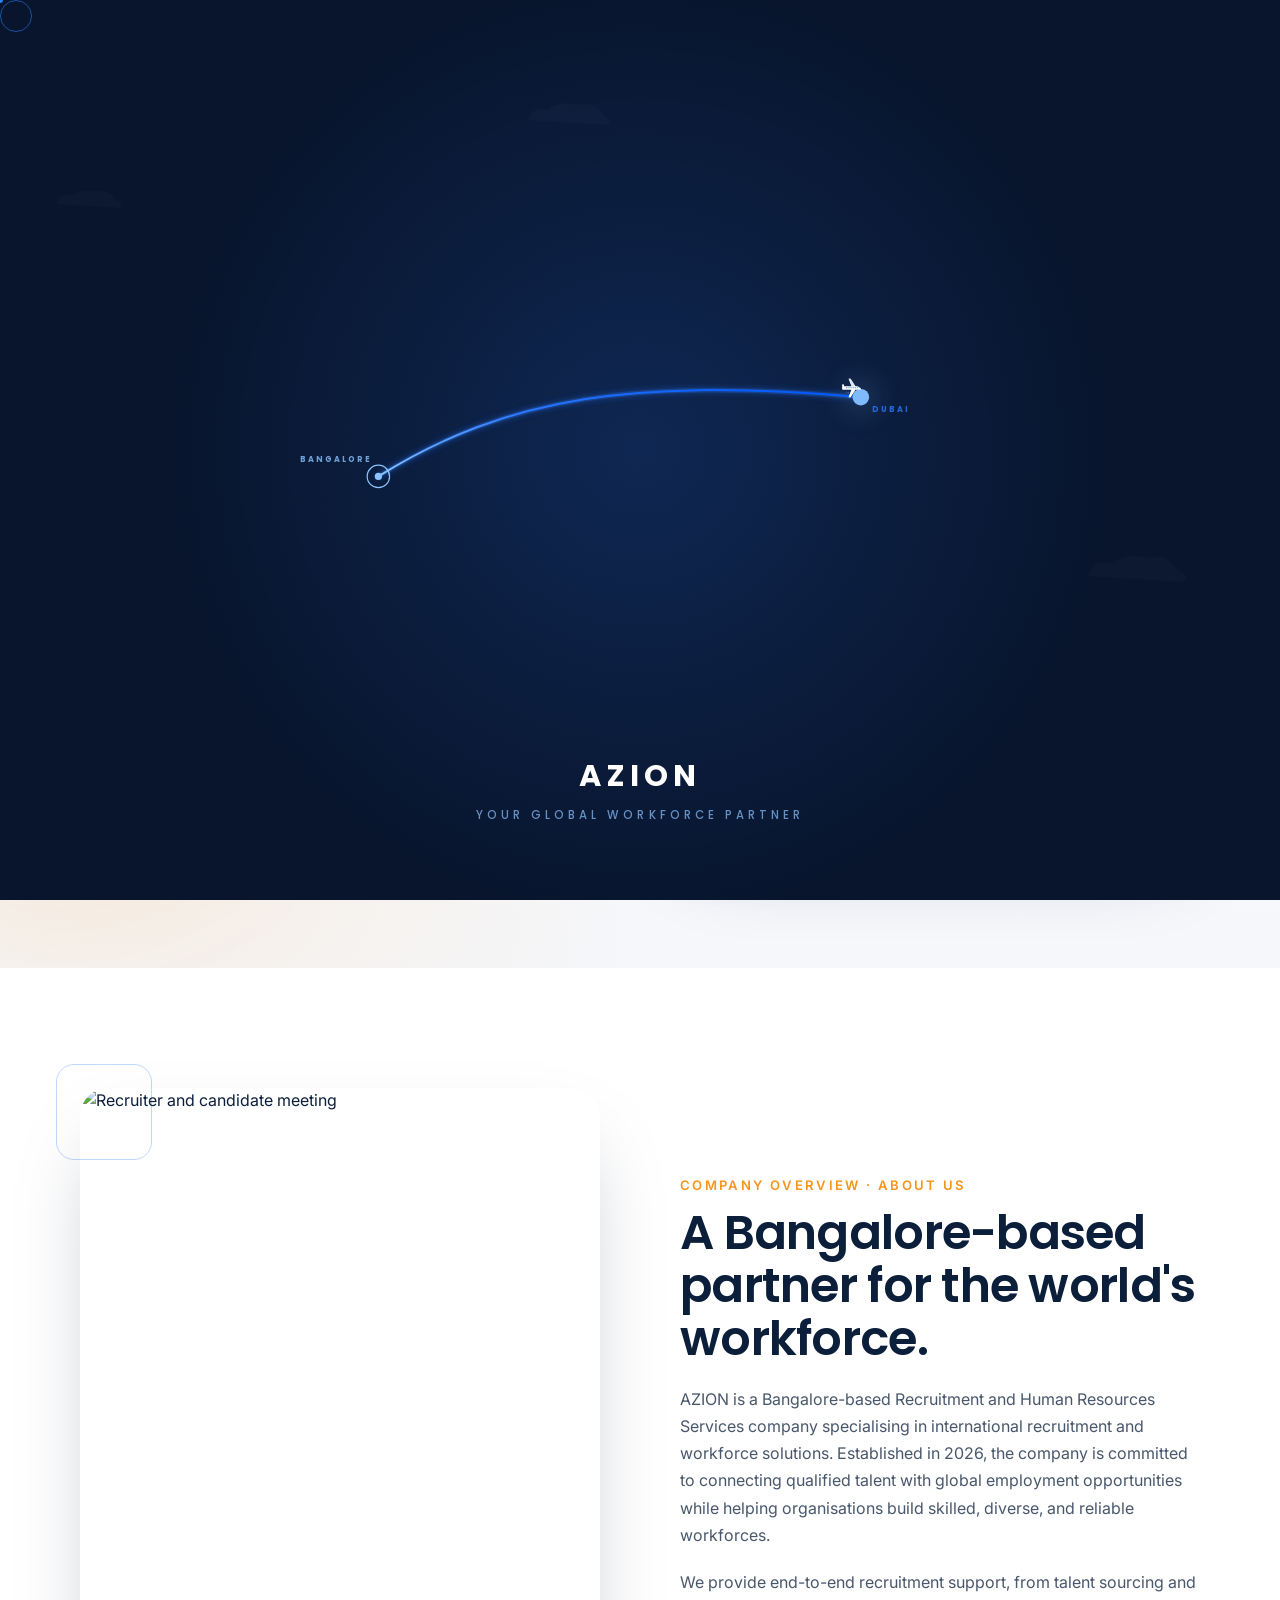
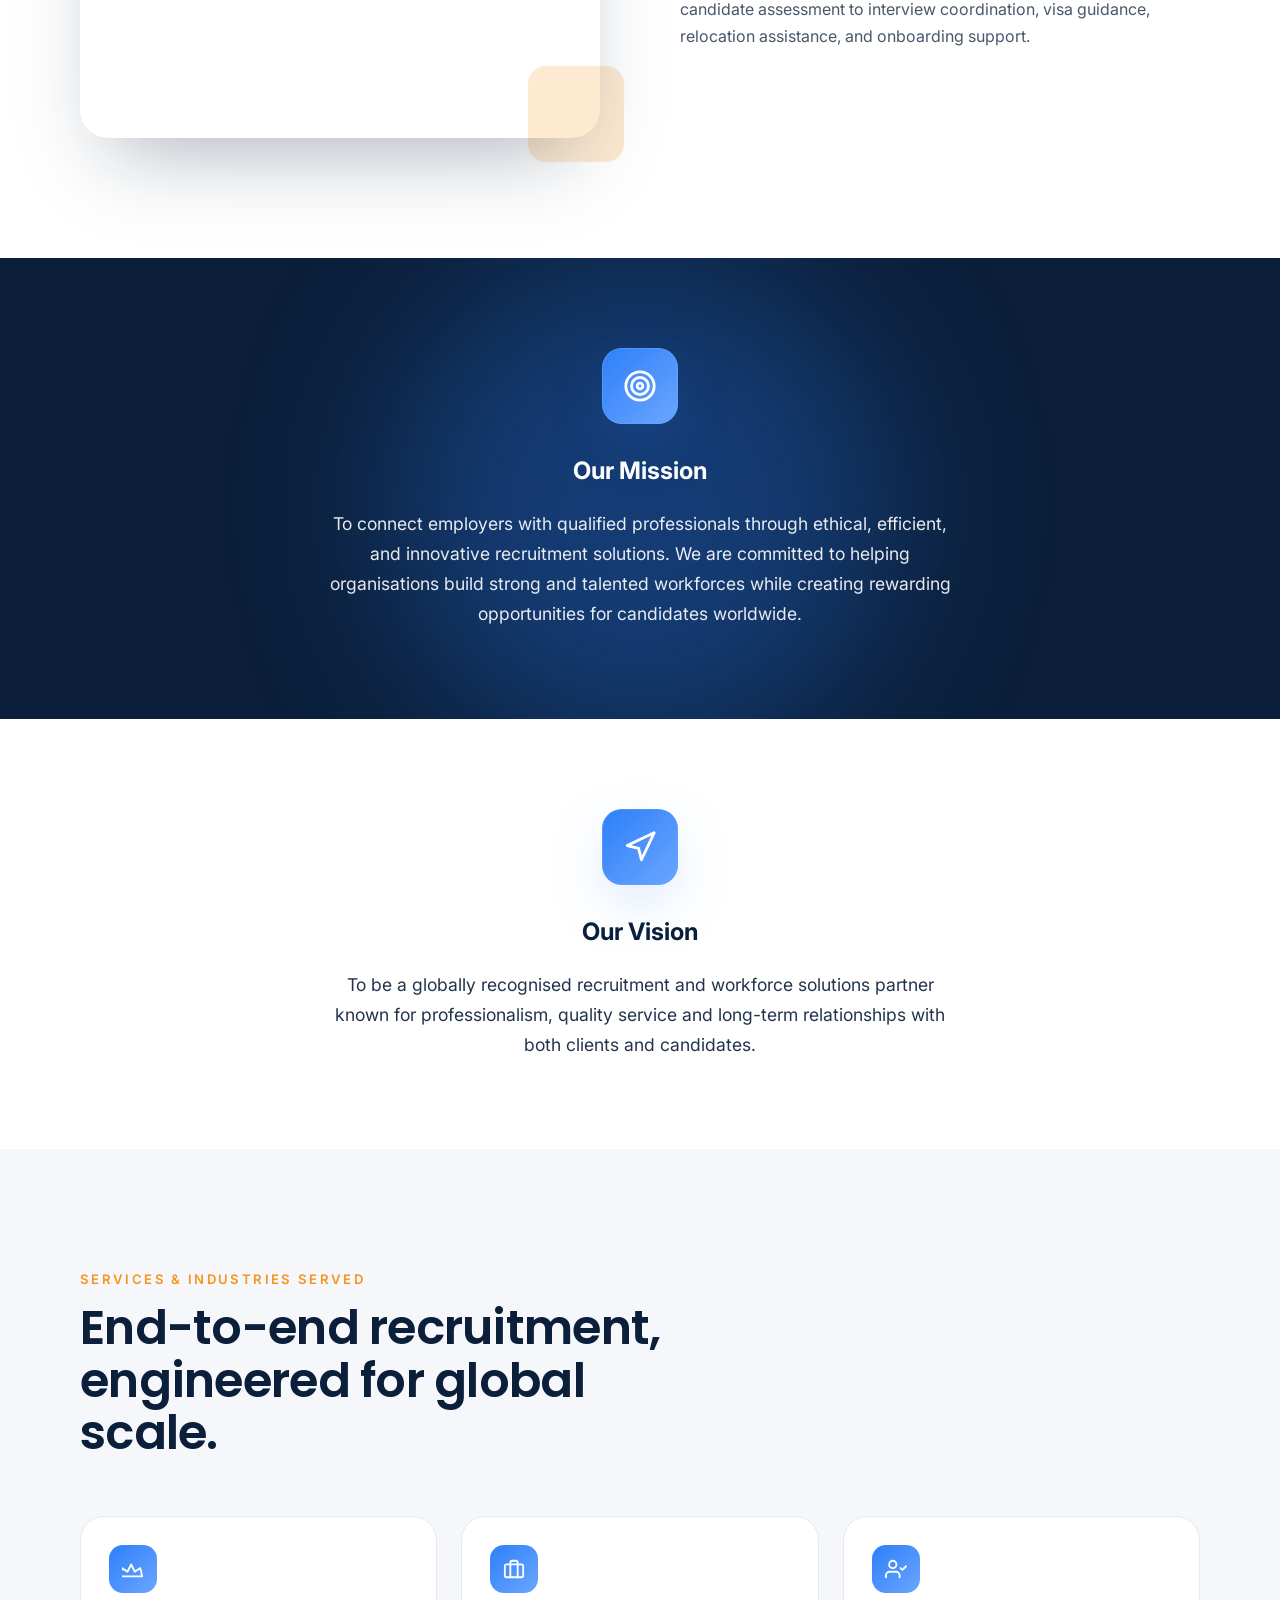
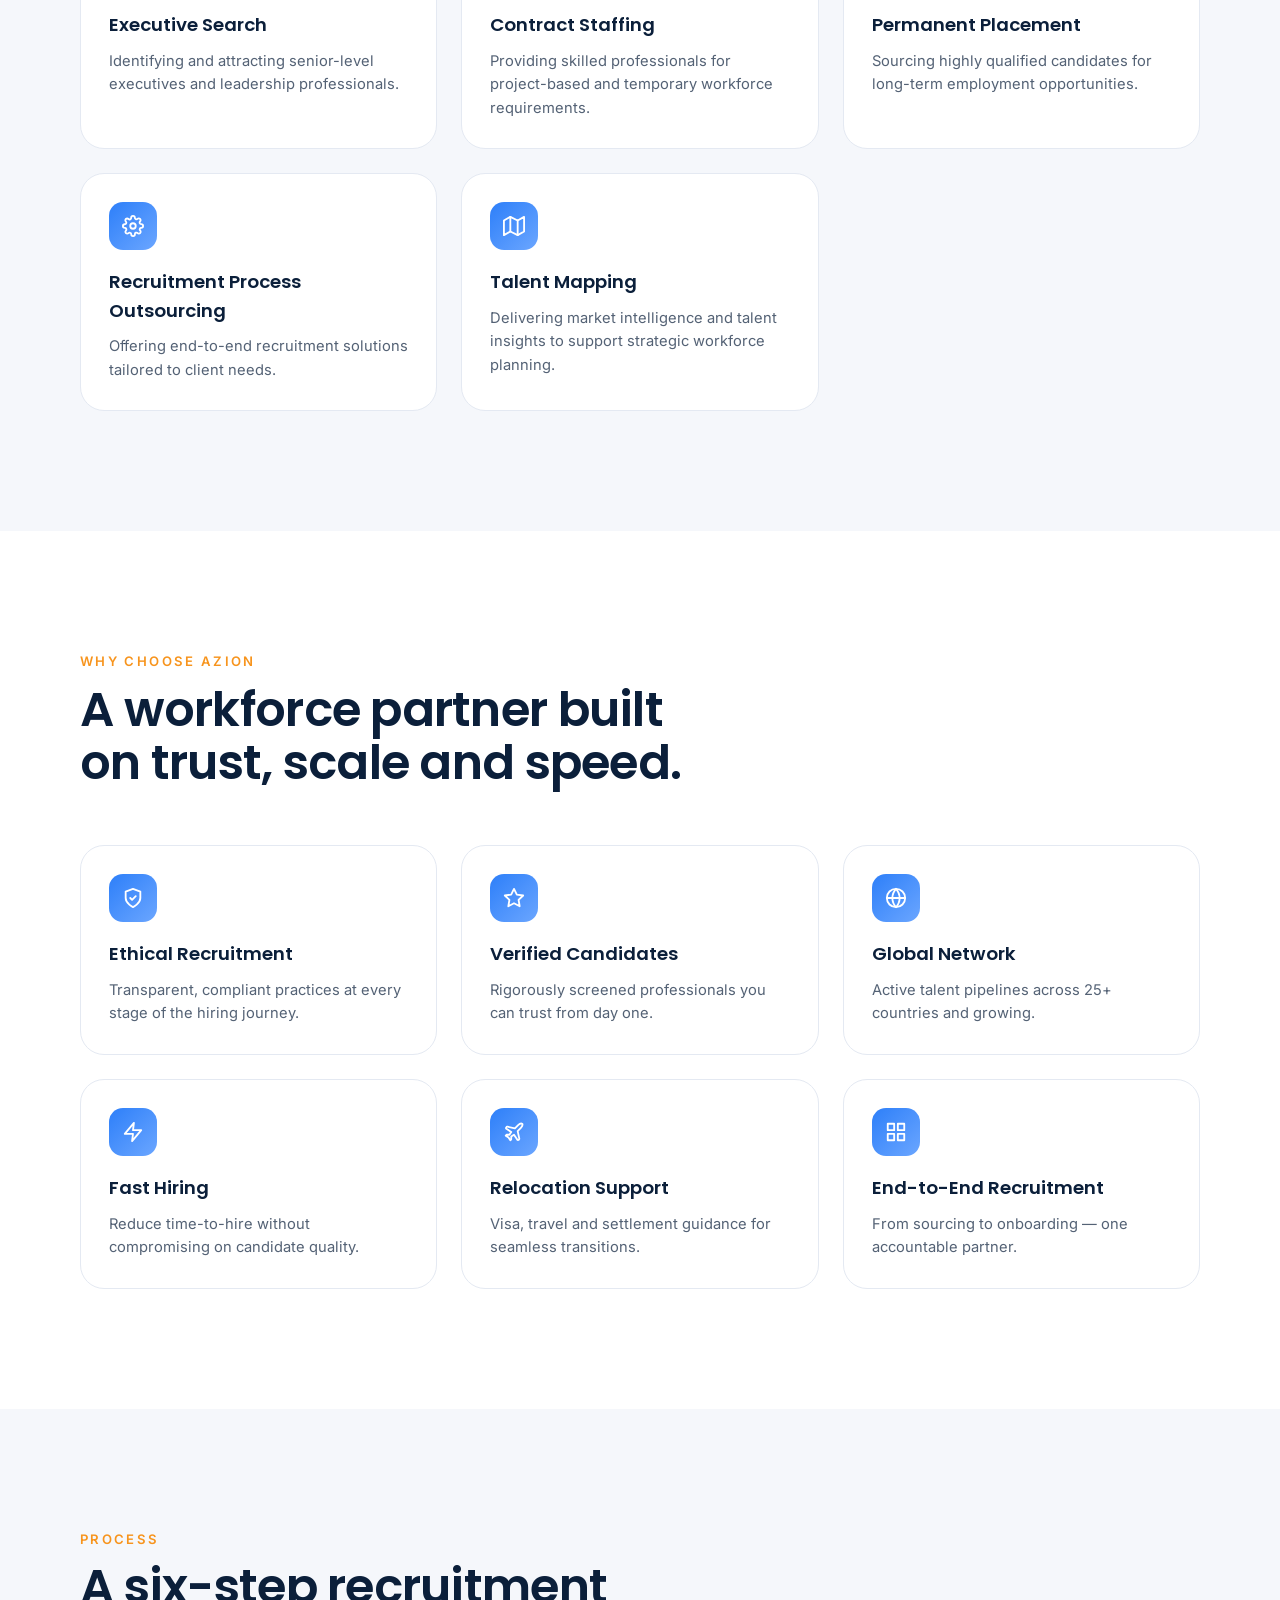
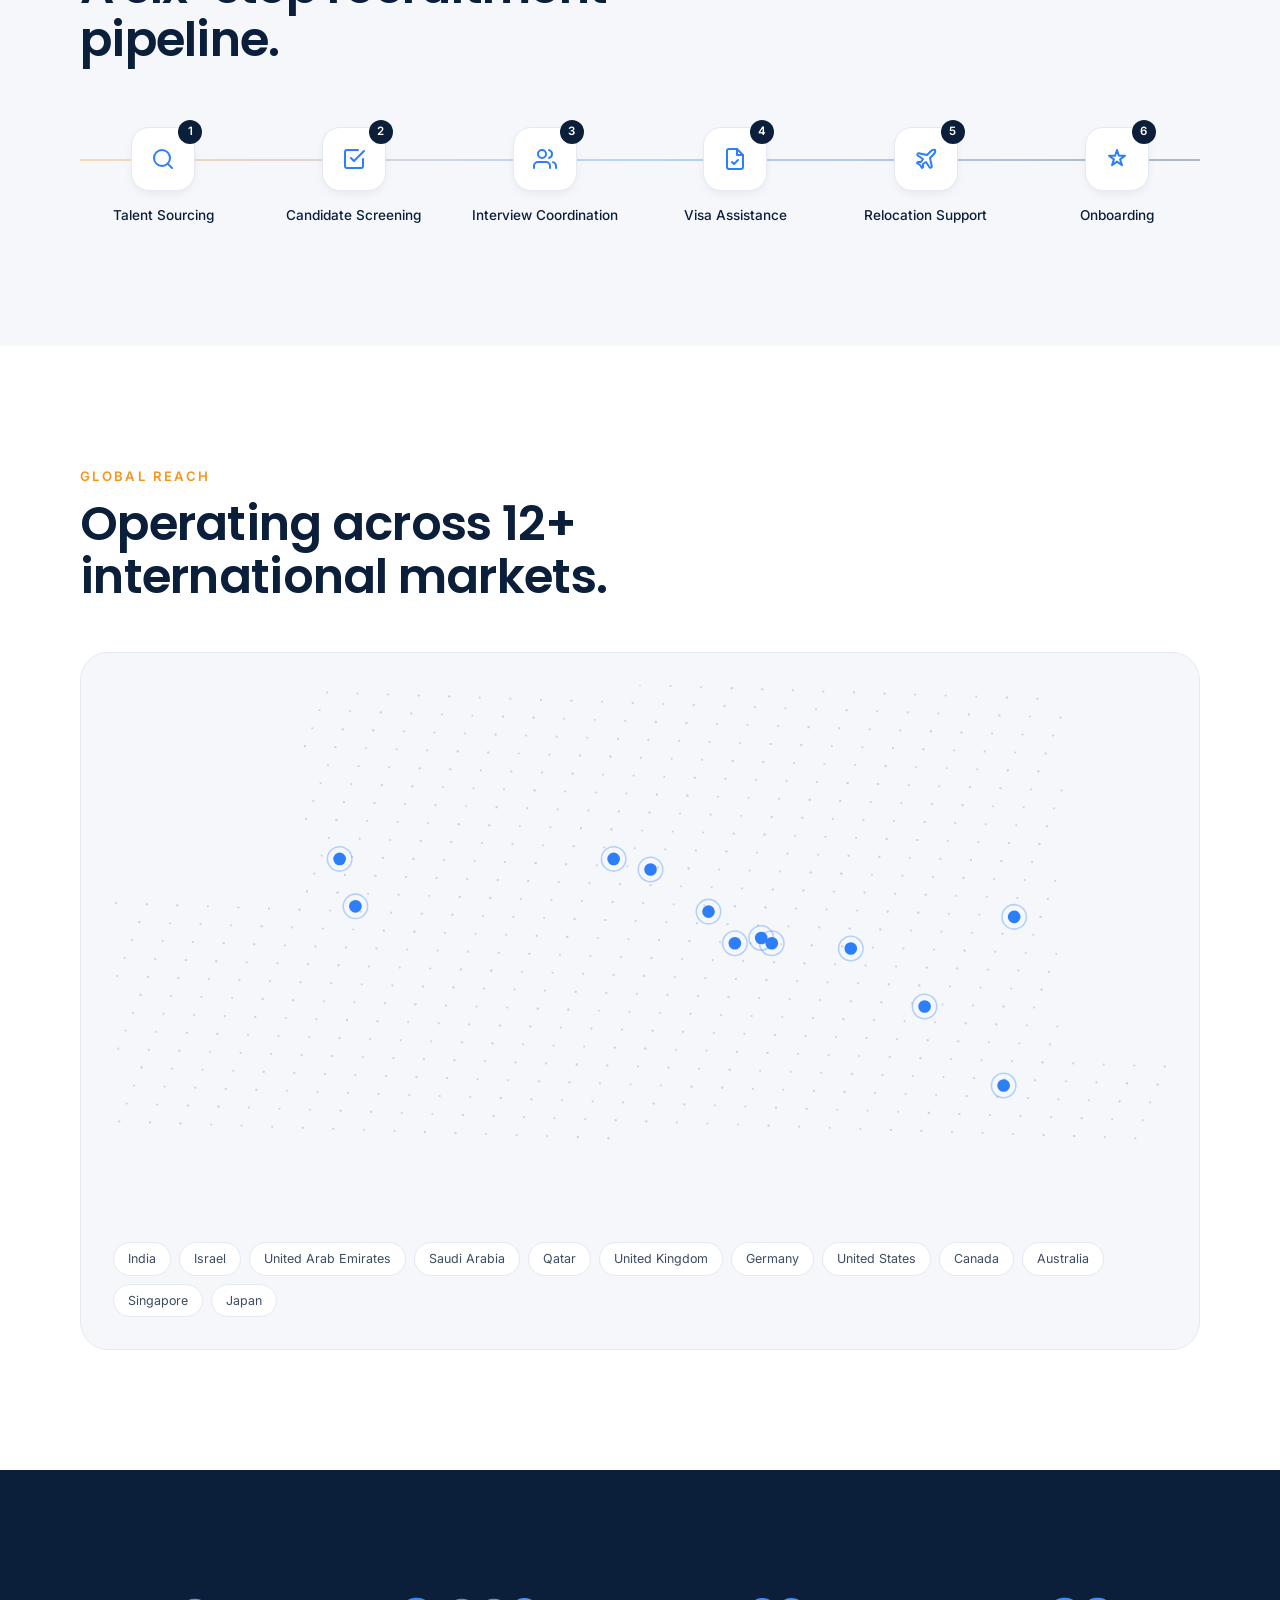
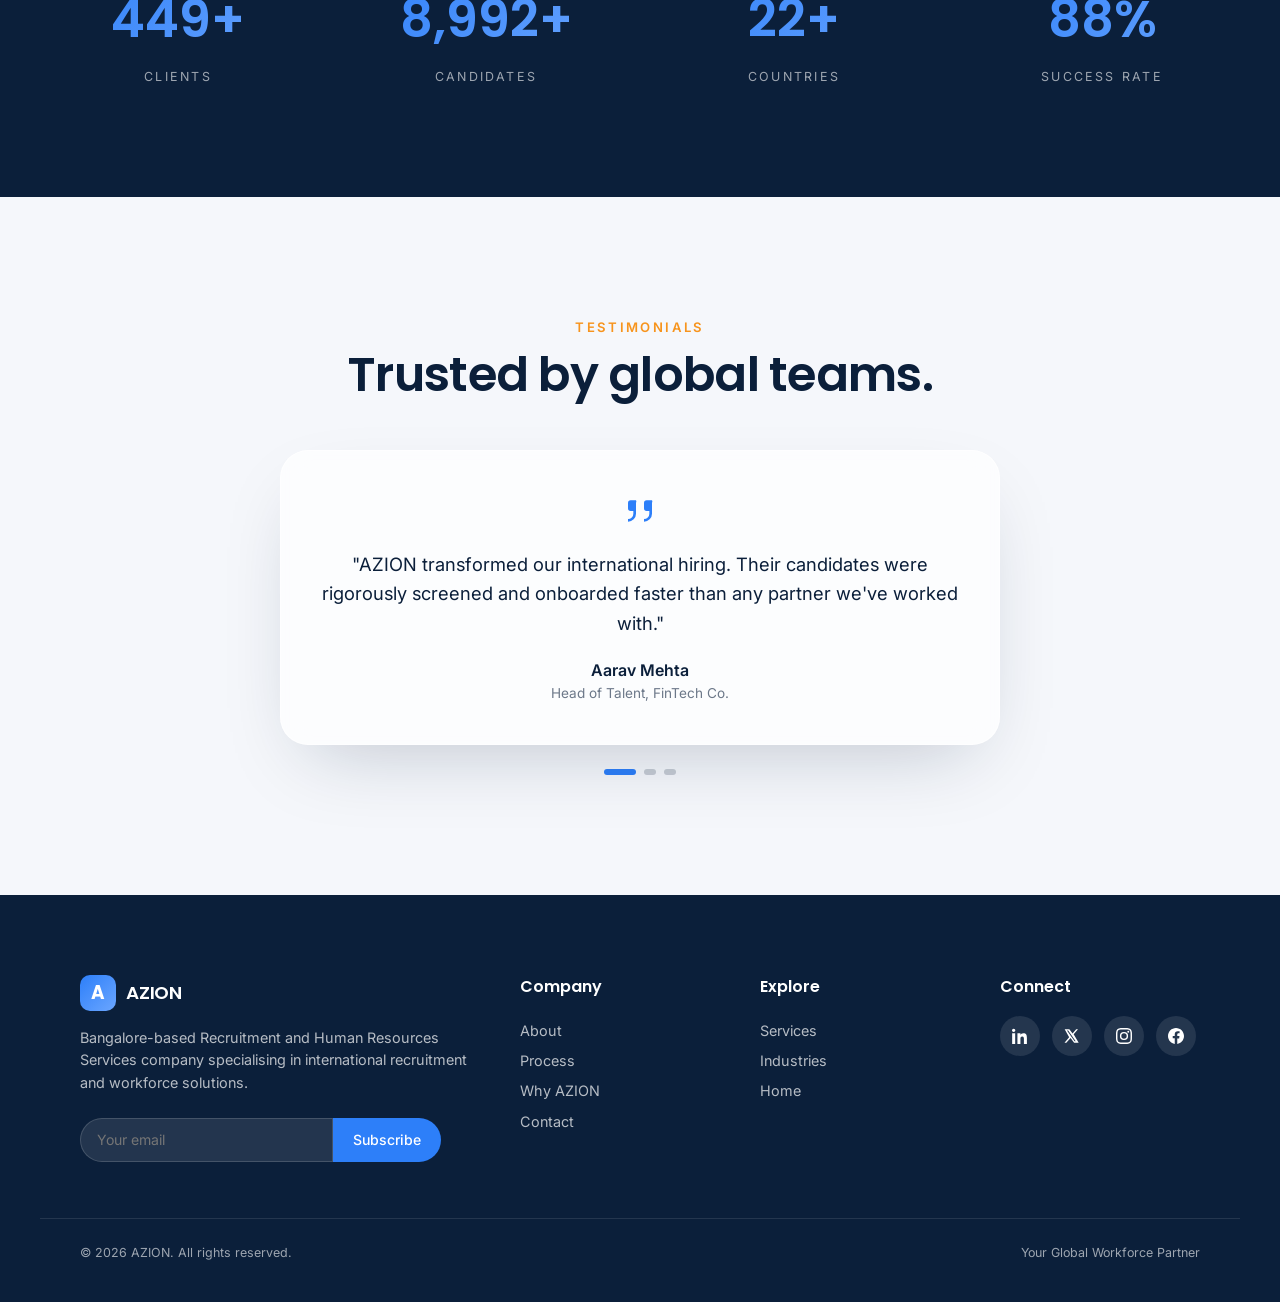
==== azion-html/index.html @ 88e9651d "New webpage" ====
<!doctype html>
<html lang="en">
<head>
<meta charset="utf-8" />
<meta name="viewport" content="width=device-width, initial-scale=1" />
<title>AZION — Overseas Recruitment & Workforce Solutions</title>
<meta name="description" content="Bangalore-based international recruitment partner connecting employers with qualified professionals across Europe, Australia, and the GCC." />
<meta property="og:title" content="AZION — Your Global Workforce Partner" />
<meta property="og:description" content="Ethical, efficient, innovative recruitment for global teams." />
<link rel="preconnect" href="https://fonts.googleapis.com">
<link rel="preconnect" href="https://fonts.gstatic.com" crossorigin>
<link href="https://fonts.googleapis.com/css2?family=Inter:wght@400;500;600&family=Poppins:wght@500;600;700&display=swap" rel="stylesheet">
<link rel="stylesheet" href="css/styles.css" />
</head>
<body>

<!-- ===== Page Loader ===== -->
<div id="page-loader" class="loader-root">
  <div class="loader-bg solid"></div>
  <div class="loader-bg radial"></div>
  <div class="loader-bg loader-clouds">
    <svg class="c1" viewBox="0 0 100 40"><path d="M 10 30 Q 15 15, 30 20 Q 40 10, 60 15 Q 75 10, 85 25 Q 95 30, 90 35 Z" fill="currentColor"/></svg>
    <svg class="c2" viewBox="0 0 100 40"><path d="M 10 30 Q 15 15, 30 20 Q 40 10, 60 15 Q 75 10, 85 25 Q 95 30, 90 35 Z" fill="currentColor"/></svg>
    <svg class="c3" viewBox="0 0 100 40"><path d="M 10 30 Q 15 15, 30 20 Q 40 10, 60 15 Q 75 10, 85 25 Q 95 30, 90 35 Z" fill="currentColor"/></svg>
  </div>
  <div class="loader-content">
    <div class="loader-map">
      <div class="loader-map-bg">
        <svg viewBox="0 0 1000 400" fill="none">
          <defs>
            <pattern id="dot-grid-loader" x="0" y="0" width="22" height="22" patternUnits="userSpaceOnUse">
              <circle cx="2" cy="2" r="1.1" fill="currentColor" opacity="0.3"/>
            </pattern>
          </defs>
          <rect width="1000" height="400" fill="url(#dot-grid-loader)"/>
        </svg>
      </div>
      <svg class="loader-svg" viewBox="0 0 1000 400">
        <defs>
          <linearGradient id="flight-grad" x1="0%" y1="100%" x2="100%" y2="0%">
            <stop offset="0%" stop-color="#8EC5FF"/>
            <stop offset="50%" stop-color="#2E7BFF"/>
            <stop offset="100%" stop-color="#0057FF"/>
          </linearGradient>
          <filter id="path-glow" x="-20%" y="-20%" width="140%" height="140%">
            <feGaussianBlur stdDeviation="4" result="blur"/>
            <feMerge><feMergeNode in="blur"/><feMergeNode in="SourceGraphic"/></feMerge>
          </filter>
          <filter id="plane-glow" x="-80%" y="-80%" width="260%" height="260%">
            <feGaussianBlur stdDeviation="10" result="blur"/>
            <feMerge><feMergeNode in="blur"/><feMergeNode in="SourceGraphic"/></feMerge>
          </filter>
        </defs>

        <path class="flight-glow" d="M173 233 C 335 132, 496 110, 776 134" fill="none" stroke="#2E7BFF" stroke-width="6" stroke-linecap="round" opacity="0.35" filter="url(#path-glow)"/>
        <path class="flight-path" d="M173 233 C 335 132, 496 110, 776 134" fill="none" stroke="url(#flight-grad)" stroke-width="2.5" stroke-linecap="round"/>

        <circle id="loader-particle-0" r="3" fill="#8EC5FF" cx="0" cy="0" style="opacity:0;filter:drop-shadow(0 0 3px #2E7BFF)"/>
        <circle id="loader-particle-1" r="3" fill="#8EC5FF" cx="0" cy="0" style="opacity:0;filter:drop-shadow(0 0 3px #2E7BFF)"/>
        <circle id="loader-particle-2" r="3" fill="#8EC5FF" cx="0" cy="0" style="opacity:0;filter:drop-shadow(0 0 3px #2E7BFF)"/>
        <circle id="loader-particle-3" r="3" fill="#8EC5FF" cx="0" cy="0" style="opacity:0;filter:drop-shadow(0 0 3px #2E7BFF)"/>
        <circle id="loader-particle-4" r="3" fill="#8EC5FF" cx="0" cy="0" style="opacity:0;filter:drop-shadow(0 0 3px #2E7BFF)"/>
        <circle id="loader-particle-5" r="3" fill="#8EC5FF" cx="0" cy="0" style="opacity:0;filter:drop-shadow(0 0 3px #2E7BFF)"/>
        <circle id="loader-particle-6" r="3" fill="#8EC5FF" cx="0" cy="0" style="opacity:0;filter:drop-shadow(0 0 3px #2E7BFF)"/>
        <circle id="loader-particle-7" r="3" fill="#8EC5FF" cx="0" cy="0" style="opacity:0;filter:drop-shadow(0 0 3px #2E7BFF)"/>
        <circle id="loader-particle-8" r="3" fill="#8EC5FF" cx="0" cy="0" style="opacity:0;filter:drop-shadow(0 0 3px #2E7BFF)"/>
        <circle id="loader-particle-9" r="3" fill="#8EC5FF" cx="0" cy="0" style="opacity:0;filter:drop-shadow(0 0 3px #2E7BFF)"/>
        <circle id="loader-particle-10" r="3" fill="#8EC5FF" cx="0" cy="0" style="opacity:0;filter:drop-shadow(0 0 3px #2E7BFF)"/>
        <circle id="loader-particle-11" r="3" fill="#8EC5FF" cx="0" cy="0" style="opacity:0;filter:drop-shadow(0 0 3px #2E7BFF)"/>
        <circle id="loader-particle-12" r="3" fill="#8EC5FF" cx="0" cy="0" style="opacity:0;filter:drop-shadow(0 0 3px #2E7BFF)"/>
        <circle id="loader-particle-13" r="3" fill="#8EC5FF" cx="0" cy="0" style="opacity:0;filter:drop-shadow(0 0 3px #2E7BFF)"/>
        <circle id="loader-particle-14" r="3" fill="#8EC5FF" cx="0" cy="0" style="opacity:0;filter:drop-shadow(0 0 3px #2E7BFF)"/>

        <g transform="translate(173, 233)" class="marker-blr">
          <circle r="4.5" fill="#8EC5FF"/>
          <circle r="14" fill="none" stroke="#8EC5FF" stroke-width="1.5"/>
          <text x="-8" y="-18" fill="#8EC5FF" text-anchor="end">Bangalore</text>
        </g>
        <g transform="translate(776, 134)" class="marker-dxb">
          <circle r="4.5" fill="#2E7BFF" class="marker-dxb-dot"/>
          <circle r="14" fill="none" stroke="#2E7BFF" stroke-width="1.5" class="marker-dxb-ring"/>
          <text x="14" y="18" fill="#2E7BFF">Dubai</text>
        </g>

        <g class="plane-group" opacity="0" style="filter:url(#plane-glow)">
          <g transform="translate(-256,-256)">
            <polygon fill="#E2E8F0" points="267.342,237.829 173.993,0 226.41,0 377.713,237.829"/>
            <path fill="#FFFFFF" d="M497.958,259.18l-14.559-7.004l-6.745-14.284c-19.342-13.812-48.901-24.332-93.788-24.332c-142.684,0-328.62,0-328.62,0l-20.761-53.215H0v138.37h257.708L173.993,512h52.417c21.565-37.033,130.957-205.984,135.685-213.286H512C512,291.494,509.359,275.432,497.958,259.18z"/>
            <g>
              <path fill="#3B82F6" d="M477.952,262.091h12.133c3.005,0,5.75-1.098,7.868-2.907c-5.136-7.322-12.051-14.679-21.303-21.286c-6.088,0.65-10.831,5.801-10.831,12.061C465.819,256.658,471.251,262.091,477.952,262.091z"/>
              <path fill="#2E7BFF" d="M429.421,262.091h-12.133c-6.701,0-12.133-5.433-12.133-12.133s5.432-12.133,12.133-12.133h12.133c6.701,0,12.133,5.433,12.133,12.133S436.121,262.091,429.421,262.091z"/>
              <path fill="#2E7BFF" d="M368.758,262.091h-12.133c-6.701,0-12.133-5.433-12.133-12.133s5.432-12.133,12.133-12.133h12.133c6.701,0,12.133,5.433,12.133,12.133S375.457,262.091,368.758,262.091z"/>
              <path fill="#2E7BFF" d="M308.094,262.091h-12.133c-6.701,0-12.133-5.433-12.133-12.133s5.432-12.133,12.133-12.133h12.133c6.701,0,12.133,5.433,12.133,12.133S314.794,262.091,308.094,262.091z"/>
              <path fill="#2E7BFF" d="M247.431,262.091h-12.133c-6.701,0-12.133-5.433-12.133-12.133s5.432-12.133,12.133-12.133h12.133c6.701,0,12.133,5.433,12.133,12.133S254.13,262.091,247.431,262.091z"/>
              <path fill="#2E7BFF" d="M186.767,262.091h-12.133c-6.701,0-12.133-5.433-12.133-12.133s5.432-12.133,12.133-12.133h12.133c6.701,0,12.133,5.433,12.133,12.133S193.467,262.091,186.767,262.091z"/>
              <path fill="#2E7BFF" d="M126.104,262.091h-12.133c-6.701,0-12.133-5.433-12.133-12.133s5.432-12.133,12.133-12.133h12.133c6.701,0,12.133,5.433,12.133,12.133S132.803,262.091,126.104,262.091z"/>
            </g>
          </g>
        </g>
      </svg>
    </div>

    <div class="loader-caption">
      <div class="stack">
        <p class="loader-text-1">Connecting Global Talent</p>
        <p class="loader-text-2">From Bangalore to Dubai</p>
        <h1 class="loader-text-3">AZION<span>Your Global Workforce Partner</span></h1>
      </div>
    </div>
  </div>
</div>

<div id="nav-mount"></div>

<!-- ===== Hero ===== -->
<section class="hero">
  <div class="blob" style="top:-100px;right:-80px;height:420px;width:420px;background:rgba(45,127,249,0.2);"></div>
  <div class="blob" style="top:50%;left:-120px;height:360px;width:360px;background:rgba(247,148,29,0.15);animation-delay:-8s;"></div>
  <div class="container hero-grid">
    <div>
      <span class="eyebrow-chip"><span class="dot"></span> Your Global Workforce Partner</span>
      <h1>Global Workforce <br/>Solutions for <span class="text-gradient">International Success</span></h1>
      <p class="hero-lead">Connecting employers with qualified professionals through ethical, efficient and innovative recruitment services.</p>
      <div class="hero-cta">
        <a href="services.html" class="btn btn-primary">Explore Services
          <svg viewBox="0 0 24 24" fill="none" stroke="currentColor" stroke-width="2" stroke-linecap="round" stroke-linejoin="round"><line x1="5" y1="12" x2="19" y2="12"/><polyline points="12 5 19 12 12 19"/></svg>
        </a>
        <a href="contact.html" class="btn btn-ghost">
          <svg viewBox="0 0 24 24" fill="none" stroke="currentColor" stroke-width="2" stroke-linecap="round" stroke-linejoin="round"><path d="M21 11.5a8.38 8.38 0 0 1-.9 3.8 8.5 8.5 0 0 1-7.6 4.7 8.38 8.38 0 0 1-3.8-.9L3 21l1.9-5.7a8.38 8.38 0 0 1-.9-3.8 8.5 8.5 0 0 1 4.7-7.6 8.38 8.38 0 0 1 3.8-.9h.5a8.48 8.48 0 0 1 8 8v.5z"/></svg>
          Contact Us
        </a>
      </div>
      <div class="hero-stats">
        <div><div class="n">25+</div><div class="l">Countries</div></div>
        <div><div class="n">10K+</div><div class="l">Candidates</div></div>
        <div><div class="n">98%</div><div class="l">Success</div></div>
      </div>
    </div>
    <div class="hero-visual reveal">
      <div class="hero-img-wrap">
        <img src="https://images.unsplash.com/photo-1600880292203-757bb62b4baf?auto=format&fit=crop&w=1200&q=80" alt="International business team in modern boardroom" />
      </div>
      <div class="floating-card">
        <div class="ping"><span></span></div>
        <div>
          <div class="l">Live placements</div>
          <div class="v">137 this week</div>
        </div>
      </div>
    </div>
  </div>
</section>

<!-- ===== About ===== -->
<section class="section">
  <div class="container two-col">
    <div class="about-visual reveal">
      <div class="frame1"></div>
      <div class="frame2"></div>
      <div class="about-img">
        <img src="https://images.unsplash.com/photo-1521737604893-d14cc237f11d?auto=format&fit=crop&w=1200&q=80" alt="Recruiter and candidate meeting" loading="lazy" />
      </div>
    </div>
    <div class="reveal">
      <p class="section-eyebrow">Company Overview · About Us</p>
      <h2>A Bangalore-based partner for the world's workforce.</h2>
      <div class="body-lead">
        <p>AZION is a Bangalore-based Recruitment and Human Resources Services company specialising in international recruitment and workforce solutions. Established in 2026, the company is committed to connecting qualified talent with global employment opportunities while helping organisations build skilled, diverse, and reliable workforces.</p>
        <p>We provide end-to-end recruitment support, from talent sourcing and candidate assessment to interview coordination, visa guidance, relocation assistance, and onboarding support.</p>
      </div>
    </div>
  </div>
</section>

<!-- ===== Mission ===== -->
<section class="mv">
  <div class="blob" style="top:0;left:50%;transform:translateX(-50%);height:500px;width:500px;background:rgba(45,127,249,0.3);"></div>
  <div class="container mv-inner reveal" style="position:relative;">
    <div class="mv-icon">
      <svg viewBox="0 0 24 24" fill="none" stroke="currentColor" stroke-width="2" stroke-linecap="round" stroke-linejoin="round"><circle cx="12" cy="12" r="10"/><circle cx="12" cy="12" r="6"/><circle cx="12" cy="12" r="2"/></svg>
    </div>
    <h2>Our Mission</h2>
    <p class="lead">To connect employers with qualified professionals through ethical, efficient, and innovative recruitment solutions. We are committed to helping organisations build strong and talented workforces while creating rewarding opportunities for candidates worldwide.</p>
  </div>
</section>

<!-- ===== Vision ===== -->
<section class="mv light">
  <div class="container mv-inner reveal">
    <div class="mv-icon">
      <svg viewBox="0 0 24 24" fill="none" stroke="currentColor" stroke-width="2" stroke-linecap="round" stroke-linejoin="round"><polygon points="3 11 22 2 13 21 11 13 3 11"/></svg>
    </div>
    <h2>Our Vision</h2>
    <p class="lead">To be a globally recognised recruitment and workforce solutions partner known for professionalism, quality service and long-term relationships with both clients and candidates.</p>
  </div>
</section>

<!-- ===== Services ===== -->
<section class="section section-alt">
  <div class="container">
    <div class="section-head reveal">
      <p class="section-eyebrow">Services & Industries Served</p>
      <h2>End-to-end recruitment, engineered for global scale.</h2>
    </div>
    <div class="grid-3">
      <div class="card reveal"><div class="icon"><svg viewBox="0 0 24 24" fill="none" stroke="currentColor" stroke-width="2" stroke-linecap="round" stroke-linejoin="round"><path d="M2 20h20l-2-9-6 4-4-8-4 8-6-4-2 9z"/></svg></div><h3>Executive Search</h3><p>Identifying and attracting senior-level executives and leadership professionals.</p></div>
      <div class="card reveal"><div class="icon"><svg viewBox="0 0 24 24" fill="none" stroke="currentColor" stroke-width="2" stroke-linecap="round" stroke-linejoin="round"><rect x="2" y="7" width="20" height="14" rx="2"/><path d="M16 21V5a2 2 0 0 0-2-2h-4a2 2 0 0 0-2 2v16"/></svg></div><h3>Contract Staffing</h3><p>Providing skilled professionals for project-based and temporary workforce requirements.</p></div>
      <div class="card reveal"><div class="icon"><svg viewBox="0 0 24 24" fill="none" stroke="currentColor" stroke-width="2" stroke-linecap="round" stroke-linejoin="round"><path d="M16 21v-2a4 4 0 0 0-4-4H5a4 4 0 0 0-4 4v2"/><circle cx="8.5" cy="7" r="4"/><polyline points="17 11 19 13 23 9"/></svg></div><h3>Permanent Placement</h3><p>Sourcing highly qualified candidates for long-term employment opportunities.</p></div>
      <div class="card reveal"><div class="icon"><svg viewBox="0 0 24 24" fill="none" stroke="currentColor" stroke-width="2" stroke-linecap="round" stroke-linejoin="round"><circle cx="12" cy="12" r="3"/><path d="M19.4 15a1.65 1.65 0 0 0 .33 1.82l.06.06a2 2 0 1 1-2.83 2.83l-.06-.06a1.65 1.65 0 0 0-1.82-.33 1.65 1.65 0 0 0-1 1.51V21a2 2 0 0 1-4 0v-.09A1.65 1.65 0 0 0 9 19.4a1.65 1.65 0 0 0-1.82.33l-.06.06a2 2 0 1 1-2.83-2.83l.06-.06a1.65 1.65 0 0 0 .33-1.82 1.65 1.65 0 0 0-1.51-1H3a2 2 0 0 1 0-4h.09a1.65 1.65 0 0 0 1.51-1 1.65 1.65 0 0 0-.33-1.82l-.06-.06a2 2 0 1 1 2.83-2.83l.06.06a1.65 1.65 0 0 0 1.82.33H9a1.65 1.65 0 0 0 1-1.51V3a2 2 0 0 1 4 0v.09a1.65 1.65 0 0 0 1 1.51 1.65 1.65 0 0 0 1.82-.33l.06-.06a2 2 0 1 1 2.83 2.83l-.06.06a1.65 1.65 0 0 0-.33 1.82V9a1.65 1.65 0 0 0 1.51 1H21a2 2 0 0 1 0 4h-.09a1.65 1.65 0 0 0-1.51 1z"/></svg></div><h3>Recruitment Process Outsourcing</h3><p>Offering end-to-end recruitment solutions tailored to client needs.</p></div>
      <div class="card reveal"><div class="icon"><svg viewBox="0 0 24 24" fill="none" stroke="currentColor" stroke-width="2" stroke-linecap="round" stroke-linejoin="round"><polygon points="1 6 1 22 8 18 16 22 23 18 23 2 16 6 8 2 1 6"/><line x1="8" y1="2" x2="8" y2="18"/><line x1="16" y1="6" x2="16" y2="22"/></svg></div><h3>Talent Mapping</h3><p>Delivering market intelligence and talent insights to support strategic workforce planning.</p></div>
    </div>
  </div>
</section>

<!-- ===== Why Choose ===== -->
<section class="section">
  <div class="container">
    <div class="section-head reveal">
      <p class="section-eyebrow">Why Choose AZION</p>
      <h2>A workforce partner built on trust, scale and speed.</h2>
    </div>
    <div class="grid-3">
      <div class="card reveal"><div class="icon"><svg viewBox="0 0 24 24" fill="none" stroke="currentColor" stroke-width="2" stroke-linecap="round" stroke-linejoin="round"><path d="M12 22s8-4 8-10V5l-8-3-8 3v7c0 6 8 10 8 10z"/><polyline points="9 12 11 14 15 10"/></svg></div><h3>Ethical Recruitment</h3><p>Transparent, compliant practices at every stage of the hiring journey.</p></div>
      <div class="card reveal"><div class="icon"><svg viewBox="0 0 24 24" fill="none" stroke="currentColor" stroke-width="2" stroke-linecap="round" stroke-linejoin="round"><polygon points="12 2 15.09 8.26 22 9.27 17 14.14 18.18 21.02 12 17.77 5.82 21.02 7 14.14 2 9.27 8.91 8.26 12 2"/></svg></div><h3>Verified Candidates</h3><p>Rigorously screened professionals you can trust from day one.</p></div>
      <div class="card reveal"><div class="icon"><svg viewBox="0 0 24 24" fill="none" stroke="currentColor" stroke-width="2" stroke-linecap="round" stroke-linejoin="round"><circle cx="12" cy="12" r="10"/><line x1="2" y1="12" x2="22" y2="12"/><path d="M12 2a15.3 15.3 0 0 1 4 10 15.3 15.3 0 0 1-4 10 15.3 15.3 0 0 1-4-10 15.3 15.3 0 0 1 4-10z"/></svg></div><h3>Global Network</h3><p>Active talent pipelines across 25+ countries and growing.</p></div>
      <div class="card reveal"><div class="icon"><svg viewBox="0 0 24 24" fill="none" stroke="currentColor" stroke-width="2" stroke-linecap="round" stroke-linejoin="round"><polygon points="13 2 3 14 12 14 11 22 21 10 12 10 13 2"/></svg></div><h3>Fast Hiring</h3><p>Reduce time-to-hire without compromising on candidate quality.</p></div>
      <div class="card reveal"><div class="icon"><svg viewBox="0 0 24 24" fill="none" stroke="currentColor" stroke-width="2" stroke-linecap="round" stroke-linejoin="round"><path d="M17.8 19.2 16 11l3.5-3.5C21 6 21.5 4 21 3c-1-.5-3 0-4.5 1.5L13 8 4.8 6.2c-.5-.1-.9.1-1.1.5l-.3.5c-.2.5-.1 1 .3 1.3L9 12l-2 3H4l-1 1 3 2 2 3 1-1v-3l3-2 3.5 5.3c.3.4.8.5 1.3.3l.5-.2c.4-.3.6-.7.5-1.2z"/></svg></div><h3>Relocation Support</h3><p>Visa, travel and settlement guidance for seamless transitions.</p></div>
      <div class="card reveal"><div class="icon"><svg viewBox="0 0 24 24" fill="none" stroke="currentColor" stroke-width="2" stroke-linecap="round" stroke-linejoin="round"><rect x="3" y="3" width="7" height="7"/><rect x="14" y="3" width="7" height="7"/><rect x="14" y="14" width="7" height="7"/><rect x="3" y="14" width="7" height="7"/></svg></div><h3>End-to-End Recruitment</h3><p>From sourcing to onboarding — one accountable partner.</p></div>
    </div>
  </div>
</section>

<!-- ===== Process ===== -->
<section class="section section-alt">
  <div class="container">
    <div class="section-head reveal">
      <p class="section-eyebrow">Process</p>
      <h2>A six-step recruitment pipeline.</h2>
    </div>
    <div class="timeline">
      <div class="steps">
        <div class="step reveal"><div class="step-icon"><svg viewBox="0 0 24 24" fill="none" stroke="currentColor" stroke-width="2" stroke-linecap="round" stroke-linejoin="round"><circle cx="11" cy="11" r="8"/><line x1="21" y1="21" x2="16.65" y2="16.65"/></svg><span class="step-num">1</span></div><div class="step-label">Talent Sourcing</div></div>
        <div class="step reveal"><div class="step-icon"><svg viewBox="0 0 24 24" fill="none" stroke="currentColor" stroke-width="2" stroke-linecap="round" stroke-linejoin="round"><path d="M9 11l3 3L22 4"/><path d="M21 12v7a2 2 0 0 1-2 2H5a2 2 0 0 1-2-2V5a2 2 0 0 1 2-2h11"/></svg><span class="step-num">2</span></div><div class="step-label">Candidate Screening</div></div>
        <div class="step reveal"><div class="step-icon"><svg viewBox="0 0 24 24" fill="none" stroke="currentColor" stroke-width="2" stroke-linecap="round" stroke-linejoin="round"><path d="M17 21v-2a4 4 0 0 0-4-4H5a4 4 0 0 0-4 4v2"/><circle cx="9" cy="7" r="4"/><path d="M23 21v-2a4 4 0 0 0-3-3.87"/><path d="M16 3.13a4 4 0 0 1 0 7.75"/></svg><span class="step-num">3</span></div><div class="step-label">Interview Coordination</div></div>
        <div class="step reveal"><div class="step-icon"><svg viewBox="0 0 24 24" fill="none" stroke="currentColor" stroke-width="2" stroke-linecap="round" stroke-linejoin="round"><path d="M14 2H6a2 2 0 0 0-2 2v16a2 2 0 0 0 2 2h12a2 2 0 0 0 2-2V8z"/><polyline points="14 2 14 8 20 8"/><polyline points="9 15 11 17 15 13"/></svg><span class="step-num">4</span></div><div class="step-label">Visa Assistance</div></div>
        <div class="step reveal"><div class="step-icon"><svg viewBox="0 0 24 24" fill="none" stroke="currentColor" stroke-width="2" stroke-linecap="round" stroke-linejoin="round"><path d="M17.8 19.2 16 11l3.5-3.5C21 6 21.5 4 21 3c-1-.5-3 0-4.5 1.5L13 8 4.8 6.2c-.5-.1-.9.1-1.1.5l-.3.5c-.2.5-.1 1 .3 1.3L9 12l-2 3H4l-1 1 3 2 2 3 1-1v-3l3-2 3.5 5.3c.3.4.8.5 1.3.3l.5-.2c.4-.3.6-.7.5-1.2z"/></svg><span class="step-num">5</span></div><div class="step-label">Relocation Support</div></div>
        <div class="step reveal"><div class="step-icon"><svg viewBox="0 0 24 24" fill="none" stroke="currentColor" stroke-width="2" stroke-linecap="round" stroke-linejoin="round"><path d="M12 3l1.9 5.8H20l-4.9 3.6 1.9 5.8L12 14.6 7 18.2l1.9-5.8L4 8.8h6.1L12 3z"/></svg><span class="step-num">6</span></div><div class="step-label">Onboarding</div></div>
      </div>
    </div>
  </div>
</section>

<!-- ===== Countries ===== -->
<section class="section">
  <div class="container">
    <div class="section-head reveal">
      <p class="section-eyebrow">Global Reach</p>
      <h2>Operating across 12+ international markets.</h2>
    </div>
    <div class="map-wrap reveal">
      <svg viewBox="0 0 1000 500">
        <g fill="#cbd5e1" id="worldDots"></g>
        <g id="pins"></g>
      </svg>
      <div class="chips">
        <span class="chip">India</span><span class="chip">Israel</span><span class="chip">United Arab Emirates</span>
        <span class="chip">Saudi Arabia</span><span class="chip">Qatar</span><span class="chip">United Kingdom</span>
        <span class="chip">Germany</span><span class="chip">United States</span><span class="chip">Canada</span>
        <span class="chip">Australia</span><span class="chip">Singapore</span><span class="chip">Japan</span>
      </div>
    </div>
  </div>
</section>

<!-- ===== Stats ===== -->
<section class="section-dark">
  <div class="container stats">
    <div class="stat"><div class="v text-gradient" data-to="500" data-suffix="+">0</div><div class="l">Clients</div></div>
    <div class="stat"><div class="v text-gradient" data-to="10000" data-suffix="+">0</div><div class="l">Candidates</div></div>
    <div class="stat"><div class="v text-gradient" data-to="25" data-suffix="+">0</div><div class="l">Countries</div></div>
    <div class="stat"><div class="v text-gradient" data-to="98" data-suffix="%">0</div><div class="l">Success Rate</div></div>
  </div>
</section>

<!-- ===== Testimonials ===== -->
<section class="section section-alt">
  <div class="container testimonials">
    <p class="section-eyebrow">Testimonials</p>
    <h2>Trusted by global teams.</h2>
    <div style="position:relative;min-height:260px;">
      <div class="quote-card" data-idx="0">
        <svg viewBox="0 0 24 24" fill="currentColor"><path d="M9 7H5a2 2 0 0 0-2 2v4a2 2 0 0 0 2 2h2v2a4 4 0 0 1-4 4v2a6 6 0 0 0 6-6V9a2 2 0 0 0 0-2zm12 0h-4a2 2 0 0 0-2 2v4a2 2 0 0 0 2 2h2v2a4 4 0 0 1-4 4v2a6 6 0 0 0 6-6V9a2 2 0 0 0 0-2z"/></svg>
        <p>"AZION transformed our international hiring. Their candidates were rigorously screened and onboarded faster than any partner we've worked with."</p>
        <div class="name">Aarav Mehta</div><div class="role">Head of Talent, FinTech Co.</div>
      </div>
      <div class="quote-card" data-idx="1">
        <svg viewBox="0 0 24 24" fill="currentColor"><path d="M9 7H5a2 2 0 0 0-2 2v4a2 2 0 0 0 2 2h2v2a4 4 0 0 1-4 4v2a6 6 0 0 0 6-6V9a2 2 0 0 0 0-2zm12 0h-4a2 2 0 0 0-2 2v4a2 2 0 0 0 2 2h2v2a4 4 0 0 1-4 4v2a6 6 0 0 0 6-6V9a2 2 0 0 0 0-2z"/></svg>
        <p>"From visa assistance to onboarding, the experience was end-to-end professional. Truly a global workforce partner."</p>
        <div class="name">Sara Cohen</div><div class="role">HR Director, MedTech Israel</div>
      </div>
      <div class="quote-card" data-idx="2">
        <svg viewBox="0 0 24 24" fill="currentColor"><path d="M9 7H5a2 2 0 0 0-2 2v4a2 2 0 0 0 2 2h2v2a4 4 0 0 1-4 4v2a6 6 0 0 0 6-6V9a2 2 0 0 0 0-2zm12 0h-4a2 2 0 0 0-2 2v4a2 2 0 0 0 2 2h2v2a4 4 0 0 1-4 4v2a6 6 0 0 0 6-6V9a2 2 0 0 0 0-2z"/></svg>
        <p>"Their talent mapping insights helped us plan a multi-country expansion with confidence."</p>
        <div class="name">Daniel Park</div><div class="role">VP Operations, Logistics Group</div>
      </div>
    </div>
    <div class="dots">
      <button data-idx="0" class="active" aria-label="1"></button>
      <button data-idx="1" aria-label="2"></button>
      <button data-idx="2" aria-label="3"></button>
    </div>
  </div>
</section>

<div id="footer-mount"></div>

<script>
  // Populate world dots + pins
  (function () {
    const dots = document.getElementById("worldDots");
    if (dots) {
      let s = "";
      for (let i = 0; i < 1400; i++) {
        const x = (i * 37) % 1000, y = (i * 53) % 500;
        if ((x < 180 && y < 200) || (x > 900 && y < 350) || y > 430) continue;
        s += `<circle cx="${x}" cy="${y}" r="1"/>`;
      }
      dots.innerHTML = s;
    }
    const pinsEl = document.getElementById("pins");
    if (pinsEl) {
      const pins = [
        ["India",700,250],["Israel",565,215],["United Arab Emirates",625,245],
        ["Saudi Arabia",590,245],["Qatar",615,240],["United Kingdom",475,165],
        ["Germany",510,175],["United States",230,210],["Canada",215,165],
        ["Australia",845,380],["Singapore",770,305],["Japan",855,220],
      ];
      pinsEl.innerHTML = pins.map(([n,x,y]) => `
        <g class="pin" style="cursor:pointer;">
          <circle cx="${x}" cy="${y}" r="6" fill="#2D7FF9"/>
          <circle cx="${x}" cy="${y}" r="10" fill="none" stroke="#2D7FF9" stroke-width="1.5" opacity="0.5">
            <animate attributeName="r" from="6" to="18" dur="2s" repeatCount="indefinite"/>
            <animate attributeName="opacity" from="0.6" to="0" dur="2s" repeatCount="indefinite"/>
          </circle>
          <g class="pin-label" opacity="0">
            <rect x="${x+10}" y="${y-22}" width="${n.length*7+16}" height="22" rx="6" fill="#0B1F3A"/>
            <text x="${x+18}" y="${y-7}" font-size="11" fill="#fff">${n}</text>
          </g>
        </g>`).join("");
    }
  })();
</script>
<script src="https://cdnjs.cloudflare.com/ajax/libs/gsap/3.12.5/gsap.min.js"></script>
<script src="js/loader.js"></script>
<script src="js/main.js"></script>
</body>
</html>
---- azion-html/css/styles.css ----
/* ============ AZION — Design System ============ */
:root {
  --navy-deep: #0B1F3A;
  --brand-blue: #2D7FF9;
  --brand-blue-glow: #6BA6FF;
  --brand-orange: #F7941D;
  --mist: #F5F7FB;
  --border: #E4E9F2;
  --white: #ffffff;
  --gradient-brand: linear-gradient(135deg, #2D7FF9 0%, #6BA6FF 100%);
  --gradient-hero: radial-gradient(1200px 600px at 80% 10%, rgba(45,127,249,0.10), transparent 60%),
                   radial-gradient(900px 500px at 10% 90%, rgba(247,148,29,0.10), transparent 60%),
                   linear-gradient(180deg, #ffffff 0%, #F5F7FB 100%);
  --shadow-glow: 0 20px 60px -20px rgba(45,127,249,0.55);
  --shadow-card: 0 30px 80px -30px rgba(11,31,58,0.25);
  --radius: 16px;
  --font-display: "Poppins", ui-sans-serif, system-ui, sans-serif;
  --font-body: "Inter", ui-sans-serif, system-ui, sans-serif;
}

* { box-sizing: border-box; margin: 0; padding: 0; }
html { scroll-behavior: smooth; -webkit-font-smoothing: antialiased; }
body {
  font-family: var(--font-body);
  color: var(--navy-deep);
  background: var(--white);
  line-height: 1.55;
  overflow-x: hidden;
}
body.is-loading { overflow: hidden; }
img { max-width: 100%; display: block; }
a { color: inherit; text-decoration: none; }
button { font: inherit; cursor: pointer; border: none; background: none; color: inherit; }

.font-display { font-family: var(--font-display); }
.text-gradient {
  background: var(--gradient-brand);
  -webkit-background-clip: text;
  background-clip: text;
  color: transparent;
}
.glass {
  background: rgba(255,255,255,0.65);
  backdrop-filter: blur(14px);
  -webkit-backdrop-filter: blur(14px);
  border: 1px solid rgba(255,255,255,0.5);
}
.container { max-width: 1200px; margin: 0 auto; padding: 0 24px; }
@media (min-width: 1024px) { .container { padding: 0 40px; } }

/* ============ Navbar ============ */
.nav {
  position: fixed; top: 0; left: 0; right: 0; z-index: 50;
  transition: all .5s ease;
  background: rgba(255,255,255,0.75);
  backdrop-filter: blur(10px);
}
.nav.scrolled { background: rgba(255,255,255,0.85); box-shadow: 0 1px 0 rgba(11,31,58,0.05); }
.nav-inner {
  max-width: 1200px; margin: 0 auto; padding: 0 24px;
  height: 70px; display: flex; align-items: center; justify-content: space-between;
}
@media (min-width: 768px) { .nav-inner { height: 80px; padding: 0 40px; } }
.brand { display: flex; align-items: center; gap: 10px; font-family: var(--font-display); font-weight: 600; font-size: 1.15rem; letter-spacing: -0.01em; }
.brand-mark {
  height: 36px; width: 36px; border-radius: 10px;
  background: var(--gradient-brand);
  color: white; display: grid; place-items: center;
  font-weight: 700; font-family: var(--font-display);
  box-shadow: var(--shadow-glow);
}
.nav-links { display: none; align-items: center; gap: 32px; list-style: none; }
@media (min-width: 1024px) { .nav-links { display: flex; } }
.nav-links a { position: relative; font-size: 0.9rem; color: rgba(11,31,58,0.8); transition: color .2s; }
.nav-links a::after {
  content: ""; position: absolute; left: 0; bottom: -6px; height: 2px; width: 0;
  background: var(--brand-blue); transition: width .3s;
}
.nav-links a:hover, .nav-links a.active { color: var(--brand-blue); }
.nav-links a:hover::after, .nav-links a.active::after { width: 100%; }
.nav-cta {
  display: none; align-items: center; padding: 10px 20px;
  border-radius: 999px; background: var(--navy-deep); color: white;
  font-size: 0.88rem; font-weight: 500; transition: background .2s;
  box-shadow: 0 8px 24px -12px rgba(11,31,58,0.6);
}
.nav-cta:hover { background: var(--brand-blue); }
@media (min-width: 640px) { .nav-cta { display: inline-flex; } }
.nav-toggle { display: inline-flex; padding: 8px; color: var(--navy-deep); }
@media (min-width: 1024px) { .nav-toggle { display: none; } }
.nav-toggle svg { width: 22px; height: 22px; }
.nav-mobile { display: none; border-top: 1px solid rgba(255,255,255,0.4); background: rgba(255,255,255,0.85); backdrop-filter: blur(14px); }
.nav-mobile.open { display: block; }
.nav-mobile ul { list-style: none; padding: 12px 24px; }
.nav-mobile li a { display: block; padding: 10px 0; color: var(--navy-deep); }
.nav-mobile li a.active { color: var(--brand-blue); }

/* ============ Buttons ============ */
.btn {
  display: inline-flex; align-items: center; gap: 8px;
  padding: 12px 24px; border-radius: 999px; font-weight: 500;
  transition: all .25s ease;
}
.btn-primary { background: var(--navy-deep); color: white; box-shadow: 0 18px 40px -18px rgba(45,127,249,0.7); }
.btn-primary:hover { background: var(--brand-blue); transform: translateY(-1px); }
.btn-ghost { background: rgba(255,255,255,0.6); backdrop-filter: blur(10px); color: var(--navy-deep); border: 1px solid var(--border); }
.btn-ghost:hover { background: white; }
.btn svg { width: 18px; height: 18px; transition: transform .25s; }
.btn:hover svg { transform: translateX(3px); }

/* ============ Hero (home) ============ */
.hero {
  position: relative; overflow: hidden;
  padding: 140px 0 100px;
  background: var(--gradient-hero);
}
@media (min-width: 768px) { .hero { padding: 170px 0 130px; } }
.hero-grid { display: grid; gap: 48px; align-items: center; }
@media (min-width: 1024px) { .hero-grid { grid-template-columns: 1fr 1fr; gap: 64px; } }
.eyebrow-chip {
  display: inline-flex; align-items: center; gap: 8px;
  padding: 6px 16px; border-radius: 999px;
  background: rgba(255,255,255,0.65); backdrop-filter: blur(10px);
  border: 1px solid rgba(255,255,255,0.5);
  font-size: 0.75rem; font-weight: 500;
}
.eyebrow-chip .dot { height: 6px; width: 6px; border-radius: 50%; background: var(--brand-orange); }
.hero h1 {
  font-family: var(--font-display); font-weight: 600;
  font-size: clamp(2.4rem, 5.4vw, 4.2rem);
  line-height: 1.05; margin-top: 24px; letter-spacing: -0.015em;
}
.hero-lead { margin-top: 22px; max-width: 34em; font-size: 1.1rem; color: rgba(11,31,58,0.7); }
.hero-cta { margin-top: 32px; display: flex; flex-wrap: wrap; gap: 12px; }
.hero-stats { margin-top: 42px; display: grid; grid-template-columns: repeat(3, 1fr); gap: 20px; max-width: 400px; }
.hero-stats .n { font-family: var(--font-display); font-size: 1.6rem; font-weight: 600; }
.hero-stats .l { font-size: 0.7rem; letter-spacing: 0.12em; text-transform: uppercase; color: rgba(11,31,58,0.6); }
.hero-visual { position: relative; }
.hero-img-wrap {
  position: relative; aspect-ratio: 4/5; border-radius: 28px; overflow: hidden;
  box-shadow: 0 40px 80px -30px rgba(11,31,58,0.45);
}
.hero-img-wrap img { width: 100%; height: 100%; object-fit: cover; }
.hero-img-wrap::after {
  content: ""; position: absolute; inset: 0;
  background: linear-gradient(to top right, rgba(11,31,58,0.4), transparent 60%);
}
.floating-card {
  position: absolute; bottom: -20px; left: -20px;
  padding: 14px 16px; border-radius: 18px; width: 220px;
  background: rgba(255,255,255,0.85); backdrop-filter: blur(14px);
  border: 1px solid rgba(255,255,255,0.6); box-shadow: 0 20px 40px -12px rgba(11,31,58,0.25);
  display: flex; gap: 12px; align-items: center;
}
.floating-card .ping {
  height: 40px; width: 40px; border-radius: 999px;
  background: rgba(247,148,29,0.2); display: grid; place-items: center;
}
.floating-card .ping span { height: 10px; width: 10px; border-radius: 50%; background: var(--brand-orange); animation: pulse 1.6s ease-out infinite; }
.floating-card .l { font-size: 0.7rem; color: rgba(11,31,58,0.6); }
.floating-card .v { font-weight: 600; font-size: 0.92rem; }
.blob {
  position: absolute; pointer-events: none; border-radius: 50%; filter: blur(80px);
  animation: blobFloat 22s ease-in-out infinite;
}

/* ============ Page Hero (sub-pages) ============ */
.page-hero {
  position: relative; padding: 160px 0 90px; text-align: center;
  background: var(--white); overflow: hidden;
}
@media (min-width: 768px) { .page-hero { padding: 190px 0 110px; } }
.page-hero .eyebrow { color: var(--brand-orange); font-size: 0.82rem; font-weight: 600; letter-spacing: 0.2em; text-transform: uppercase; }
.page-hero h1 {
  margin-top: 16px;
  font-family: var(--font-display); font-weight: 600;
  font-size: clamp(2.2rem, 5vw, 3.8rem);
  line-height: 1.05; letter-spacing: -0.02em;
}
.page-hero p { margin: 20px auto 0; max-width: 640px; font-size: 1.05rem; color: rgba(11,31,58,0.7); }

/* ============ Sections shared ============ */
.section { padding: 90px 0; }
@media (min-width: 768px) { .section { padding: 120px 0; } }
.section-alt { background: var(--mist); }
.section-dark { background: var(--navy-deep); color: white; }
.section-head { max-width: 640px; }
.section-eyebrow { color: var(--brand-orange); font-size: 0.82rem; font-weight: 600; letter-spacing: 0.18em; text-transform: uppercase; }
.section h2 {
  margin-top: 12px; font-family: var(--font-display); font-weight: 600;
  font-size: clamp(2rem, 4.4vw, 3rem); line-height: 1.1; letter-spacing: -0.015em;
}
.section-dark h2 { color: white; }
.grid-3 { display: grid; gap: 24px; grid-template-columns: 1fr; margin-top: 56px; }
@media (min-width: 640px) { .grid-3 { grid-template-columns: repeat(2, 1fr); } }
@media (min-width: 1024px) { .grid-3 { grid-template-columns: repeat(3, 1fr); } }

/* Cards */
.card {
  position: relative;
  padding: 28px;
  border-radius: 24px;
  background: white;
  border: 1px solid var(--border);
  transition: all .5s cubic-bezier(0.16,1,0.3,1);
}
.card:hover {
  transform: translateY(-6px);
  border-color: rgba(45,127,249,0.4);
  box-shadow: 0 30px 60px -25px rgba(45,127,249,0.4);
}
.card .icon {
  height: 48px; width: 48px; border-radius: 14px; color: white;
  background: var(--gradient-brand); display: grid; place-items: center;
}
.card .icon svg { width: 22px; height: 22px; }
.card h3 { margin-top: 18px; font-family: var(--font-display); font-weight: 600; font-size: 1.15rem; }
.card p { margin-top: 10px; font-size: 0.92rem; color: rgba(11,31,58,0.7); line-height: 1.6; }

/* About/Two-col */
.two-col { display: grid; gap: 48px; align-items: center; }
@media (min-width: 1024px) { .two-col { grid-template-columns: 1fr 1fr; gap: 80px; } }
.about-visual { position: relative; }
.about-visual .frame1, .about-visual .frame2 { position: absolute; height: 96px; width: 96px; border-radius: 18px; }
.about-visual .frame1 { top: -24px; left: -24px; border: 1px solid rgba(45,127,249,0.3); }
.about-visual .frame2 { bottom: -24px; right: -24px; background: rgba(247,148,29,0.2); }
.about-img {
  position: relative; aspect-ratio: 4/5; border-radius: 28px; overflow: hidden;
  box-shadow: 0 40px 80px -30px rgba(11,31,58,0.35);
}
.about-img img { width: 100%; height: 100%; object-fit: cover; }

.body-lead p { margin-top: 20px; color: rgba(11,31,58,0.75); line-height: 1.7; }

/* Mission / Vision */
.mv {
  padding: 90px 0; position: relative; overflow: hidden;
  color: white; background: var(--navy-deep);
}
.mv.light { background: white; color: var(--navy-deep); }
.mv-inner { max-width: 720px; margin: 0 auto; text-align: center; }
.mv-icon {
  margin: 0 auto; height: 76px; width: 76px; border-radius: 20px;
  background: var(--gradient-brand); color: white;
  display: grid; place-items: center; box-shadow: var(--shadow-glow);
  position: relative;
}
.mv-icon svg { width: 34px; height: 34px; }
.mv-icon::after {
  content: ""; position: absolute; inset: 0; border-radius: 20px;
  border: 1px solid rgba(107,166,255,0.5);
  animation: pulseRing 2.4s ease-out infinite;
}
.mv h2 { margin-top: 28px; }
.mv .lead { margin-top: 20px; font-size: 1.1rem; opacity: 0.9; line-height: 1.7; }

/* Process timeline */
.timeline { margin-top: 60px; position: relative; }
.timeline::before {
  content: ""; position: absolute; top: 32px; left: 0; right: 0; height: 2px;
  background: linear-gradient(to right, var(--brand-orange), var(--brand-blue), var(--navy-deep));
  opacity: 0.3; display: none;
}
@media (min-width: 768px) { .timeline::before { display: block; } }
.steps { display: grid; grid-template-columns: repeat(2, 1fr); gap: 24px; }
@media (min-width: 768px) { .steps { grid-template-columns: repeat(6, 1fr); } }
.step { text-align: center; }
.step-icon {
  position: relative; margin: 0 auto; height: 64px; width: 64px;
  border-radius: 18px; background: white; border: 1px solid var(--border);
  display: grid; place-items: center; box-shadow: 0 4px 12px -4px rgba(11,31,58,0.1);
}
.step-icon svg { width: 24px; height: 24px; color: var(--brand-blue); }
.step-num {
  position: absolute; top: -8px; right: -8px; height: 24px; width: 24px;
  border-radius: 50%; background: var(--navy-deep); color: white;
  font-size: 0.72rem; font-weight: 600; display: grid; place-items: center;
}
.step-label { margin-top: 14px; font-size: 0.85rem; font-weight: 500; }

/* Detailed steps */
.steps-detailed { display: grid; grid-template-columns: 1fr; gap: 24px; }
@media (min-width: 768px) { .steps-detailed { grid-template-columns: 1fr 1fr; } }
.step-card {
  padding: 28px; border-radius: 20px; background: white; border: 1px solid var(--border);
  transition: all .3s;
}
.step-card:hover { border-color: rgba(45,127,249,0.4); box-shadow: 0 20px 50px -25px rgba(45,127,249,0.35); }
.step-card .n { font-family: var(--font-display); font-weight: 600; font-size: 2.2rem; color: rgba(45,127,249,0.8); }
.step-card h3 { margin-top: 8px; font-family: var(--font-display); font-weight: 600; font-size: 1.15rem; }
.step-card p { margin-top: 8px; color: rgba(11,31,58,0.7); font-size: 0.92rem; }

/* Countries */
.map-wrap {
  margin-top: 48px; padding: 32px; background: var(--mist);
  border-radius: 28px; border: 1px solid var(--border);
}
.map-wrap svg { width: 100%; height: auto; }
.chips { margin-top: 24px; display: flex; flex-wrap: wrap; gap: 8px; }
.chip {
  padding: 6px 14px; border-radius: 999px; background: white; border: 1px solid var(--border);
  font-size: 0.78rem; color: rgba(11,31,58,0.8);
}

/* Stats */
.stats {
  display: grid; grid-template-columns: repeat(2, 1fr); gap: 32px;
  padding: 80px 0;
}
@media (min-width: 768px) { .stats { grid-template-columns: repeat(4, 1fr); padding: 110px 0; } }
.stat { text-align: center; }
.stat .v { font-family: var(--font-display); font-weight: 600; font-size: clamp(2.2rem, 4vw, 3.6rem); }
.stat .l { margin-top: 8px; font-size: 0.78rem; letter-spacing: 0.18em; text-transform: uppercase; color: rgba(255,255,255,0.6); }

/* Testimonials */
.testimonials { text-align: center; max-width: 800px; margin: 0 auto; }
.quote-card {
  padding: 40px; border-radius: 28px; margin-top: 48px; min-height: 240px;
  background: rgba(255,255,255,0.7); backdrop-filter: blur(14px);
  border: 1px solid rgba(255,255,255,0.6); box-shadow: 0 30px 80px -30px rgba(11,31,58,0.25);
}
.quote-card svg { width: 32px; height: 32px; color: var(--brand-blue); margin: 0 auto; }
.quote-card p { margin-top: 20px; font-size: 1.15rem; line-height: 1.6; }
.quote-card .name { margin-top: 20px; font-weight: 600; }
.quote-card .role { font-size: 0.85rem; color: rgba(11,31,58,0.6); }
.dots { margin-top: 24px; display: flex; justify-content: center; gap: 8px; }
.dots button { height: 6px; width: 12px; border-radius: 999px; background: rgba(11,31,58,0.2); transition: all .3s; }
.dots button.active { width: 32px; background: var(--brand-blue); }

/* Contact */
.contact-grid { display: grid; gap: 48px; }
@media (min-width: 1024px) { .contact-grid { grid-template-columns: 1fr 1fr; gap: 80px; } }
.contact-info { margin-top: 40px; list-style: none; display: grid; gap: 20px; }
.contact-info li { display: flex; gap: 16px; align-items: flex-start; }
.contact-info .ic { height: 44px; width: 44px; border-radius: 12px; background: var(--gradient-brand); color: white; display: grid; place-items: center; flex-shrink: 0; }
.contact-info .ic svg { width: 18px; height: 18px; }
.contact-info .l { font-size: 0.72rem; letter-spacing: 0.12em; text-transform: uppercase; color: rgba(11,31,58,0.6); }
.contact-info .v { font-weight: 500; }
.form-card {
  padding: 40px; border-radius: 28px;
  background: rgba(255,255,255,0.75); backdrop-filter: blur(14px);
  border: 1px solid rgba(255,255,255,0.6);
  box-shadow: 0 40px 80px -30px rgba(11,31,58,0.25);
}
.form-row { display: grid; gap: 16px; grid-template-columns: 1fr 1fr; }
.field { display: block; margin-top: 16px; }
.field:first-child { margin-top: 0; }
.field span { display: block; font-size: 0.72rem; letter-spacing: 0.12em; text-transform: uppercase; color: rgba(11,31,58,0.6); margin-bottom: 8px; }
.field input, .field textarea {
  width: 100%; padding: 12px 16px; border-radius: 14px; border: 1px solid var(--border);
  background: white; font: inherit; color: inherit; outline: none;
  transition: border .2s, box-shadow .2s;
}
.field input:focus, .field textarea:focus { border-color: var(--brand-blue); box-shadow: 0 0 0 3px rgba(45,127,249,0.15); }
.form-card button { margin-top: 24px; }

/* Footer */
.footer { background: var(--navy-deep); color: white; padding: 80px 0 40px; }
.footer-grid { display: grid; gap: 40px; grid-template-columns: 1fr; }
@media (min-width: 768px) { .footer-grid { grid-template-columns: 2fr 1fr 1fr 1fr; } }
.footer h4 { font-family: var(--font-display); font-weight: 600; margin-bottom: 16px; }
.footer p { color: rgba(255,255,255,0.7); font-size: 0.9rem; }
.footer ul { list-style: none; }
.footer ul li a { display: block; padding: 4px 0; color: rgba(255,255,255,0.7); font-size: 0.9rem; transition: color .2s; }
.footer ul li a:hover { color: var(--brand-blue-glow); }
.footer .newsletter { margin-top: 24px; display: flex; max-width: 340px; }
.footer .newsletter input {
  flex: 1; padding: 10px 16px; border-radius: 999px 0 0 999px;
  border: 1px solid rgba(255,255,255,0.15); background: rgba(255,255,255,0.1);
  color: white; outline: none; font: inherit; font-size: 0.88rem;
}
.footer .newsletter button { padding: 0 20px; border-radius: 0 999px 999px 0; background: var(--brand-blue); color: white; font-weight: 500; font-size: 0.88rem; transition: background .2s; }
.footer .newsletter button:hover { background: var(--brand-blue-glow); }
.socials { display: flex; gap: 12px; }
.socials a { height: 40px; width: 40px; border-radius: 50%; background: rgba(255,255,255,0.1); display: grid; place-items: center; transition: background .2s; }
.socials a:hover { background: var(--brand-blue); }
.socials svg { width: 16px; height: 16px; }
.footer-bottom {
  max-width: 1200px; margin: 56px auto 0; padding: 24px 24px 0;
  border-top: 1px solid rgba(255,255,255,0.1);
  font-size: 0.78rem; color: rgba(255,255,255,0.6);
  display: flex; flex-direction: column; gap: 12px; text-align: center;
}
@media (min-width: 768px) { .footer-bottom { flex-direction: row; justify-content: space-between; text-align: left; padding: 24px 40px 0; } }

/* Reveal-on-scroll */
.reveal { opacity: 0; transform: translateY(30px); transition: opacity .8s cubic-bezier(0.16,1,0.3,1), transform .8s cubic-bezier(0.16,1,0.3,1); }
.reveal.in { opacity: 1; transform: none; }

/* Custom cursor */
.cursor, .cursor-dot { position: fixed; top: 0; left: 0; pointer-events: none; z-index: 9999; border-radius: 50%; }
.cursor { height: 32px; width: 32px; border: 1.5px solid rgba(45,127,249,0.7); transform: translate(-50%, -50%); transition: transform .15s ease, width .2s, height .2s, border-color .2s; mix-blend-mode: difference; }
.cursor.hover { width: 60px; height: 60px; border-color: var(--brand-orange); }
.cursor-dot { height: 6px; width: 6px; background: var(--brand-blue); transform: translate(-50%, -50%); }
@media (max-width: 900px), (pointer: coarse) { .cursor, .cursor-dot { display: none; } }

/* Animations */
@keyframes pulse { 0%, 100% { opacity: 1; } 50% { opacity: 0.4; } }
@keyframes pulseRing {
  0% { transform: scale(1); opacity: 0.6; }
  100% { transform: scale(1.6); opacity: 0; }
}
@keyframes blobFloat {
  0%, 100% { transform: translate(0,0) scale(1); }
  33% { transform: translate(40px, -30px) scale(1.08); }
  66% { transform: translate(-30px, 40px) scale(0.94); }
}
@keyframes cloudMoveSlow {
  from { transform: translateX(-20px); }
  to { transform: translateX(120vw); }
}
@keyframes cloudMoveFast {
  from { transform: translateX(-20px); }
  to { transform: translateX(120vw); }
}
.animate-cloud-slow { animation: cloudMoveSlow 40s linear infinite; }
.animate-cloud-fast { animation: cloudMoveFast 28s linear infinite; }

/* ============ PageLoader (from provided component) ============ */
.loader-root {
  position: fixed; inset: 0; z-index: 100;
  display: flex; align-items: center; justify-content: center;
  overflow: hidden;
}
.loader-bg { position: absolute; inset: 0; }
.loader-bg.solid { background: #08152D; }
.loader-bg.radial { background: radial-gradient(circle at center, rgba(46,123,255,0.18), transparent 60%); }
.loader-clouds { position: absolute; inset: 0; pointer-events: none; overflow: hidden; opacity: 0.2; }
.loader-clouds svg { position: absolute; color: rgba(255,255,255,0.1); }
.loader-clouds svg.c1 { left: 40px; top: 20%; height: 32px; width: 96px; }
.loader-clouds svg.c2 { right: 80px; top: 60%; height: 48px; width: 128px; animation-name: cloudMoveFast; animation-duration: 28s; }
.loader-clouds svg.c3 { left: 40%; top: 10%; height: 40px; width: 112px; }
.loader-clouds svg.c1, .loader-clouds svg.c3 { animation: cloudMoveSlow 40s linear infinite; }
.loader-content {
  position: relative; z-index: 10;
  display: flex; flex-direction: column; align-items: center; justify-content: center;
  height: 100%; width: 100%; max-width: 1100px; padding: 0 24px;
}
.loader-map { position: relative; height: 320px; width: 100%; max-width: 900px; }
.loader-map-bg { position: absolute; inset: 0; color: #8EC5FF; opacity: 0.12; transition: opacity .3s; }
.loader-map-bg svg { height: 100%; width: 100%; }
.loader-svg { position: absolute; inset: 0; height: 100%; width: 100%; overflow: visible; }
.marker-blr text, .marker-dxb text { font-family: var(--font-display); font-size: 10px; font-weight: 700; letter-spacing: 0.25em; text-transform: uppercase; opacity: 0.8; }
.loader-caption {
  position: absolute; bottom: 80px; left: 50%; transform: translateX(-50%);
  width: 100%; max-width: 560px; text-align: center; font-family: var(--font-display);
}
.loader-caption .stack { position: relative; height: 64px; display: flex; align-items: center; justify-content: center; overflow: hidden; }
.loader-caption p { position: absolute; font-size: 0.85rem; letter-spacing: 0.3em; text-transform: uppercase; color: rgba(142,197,255,0.95); opacity: 0; }
.loader-caption h1 { position: absolute; font-size: 1.6rem; font-weight: 700; letter-spacing: 0.16em; color: white; opacity: 0; width: 100%; }
@media (min-width: 640px) { .loader-caption h1 { font-size: 1.9rem; } }
.loader-caption h1 span {
  display: block; margin-top: 8px; font-size: 0.72rem; font-weight: 500;
  letter-spacing: 0.35em; text-transform: uppercase; color: rgba(142,197,255,0.7);
}
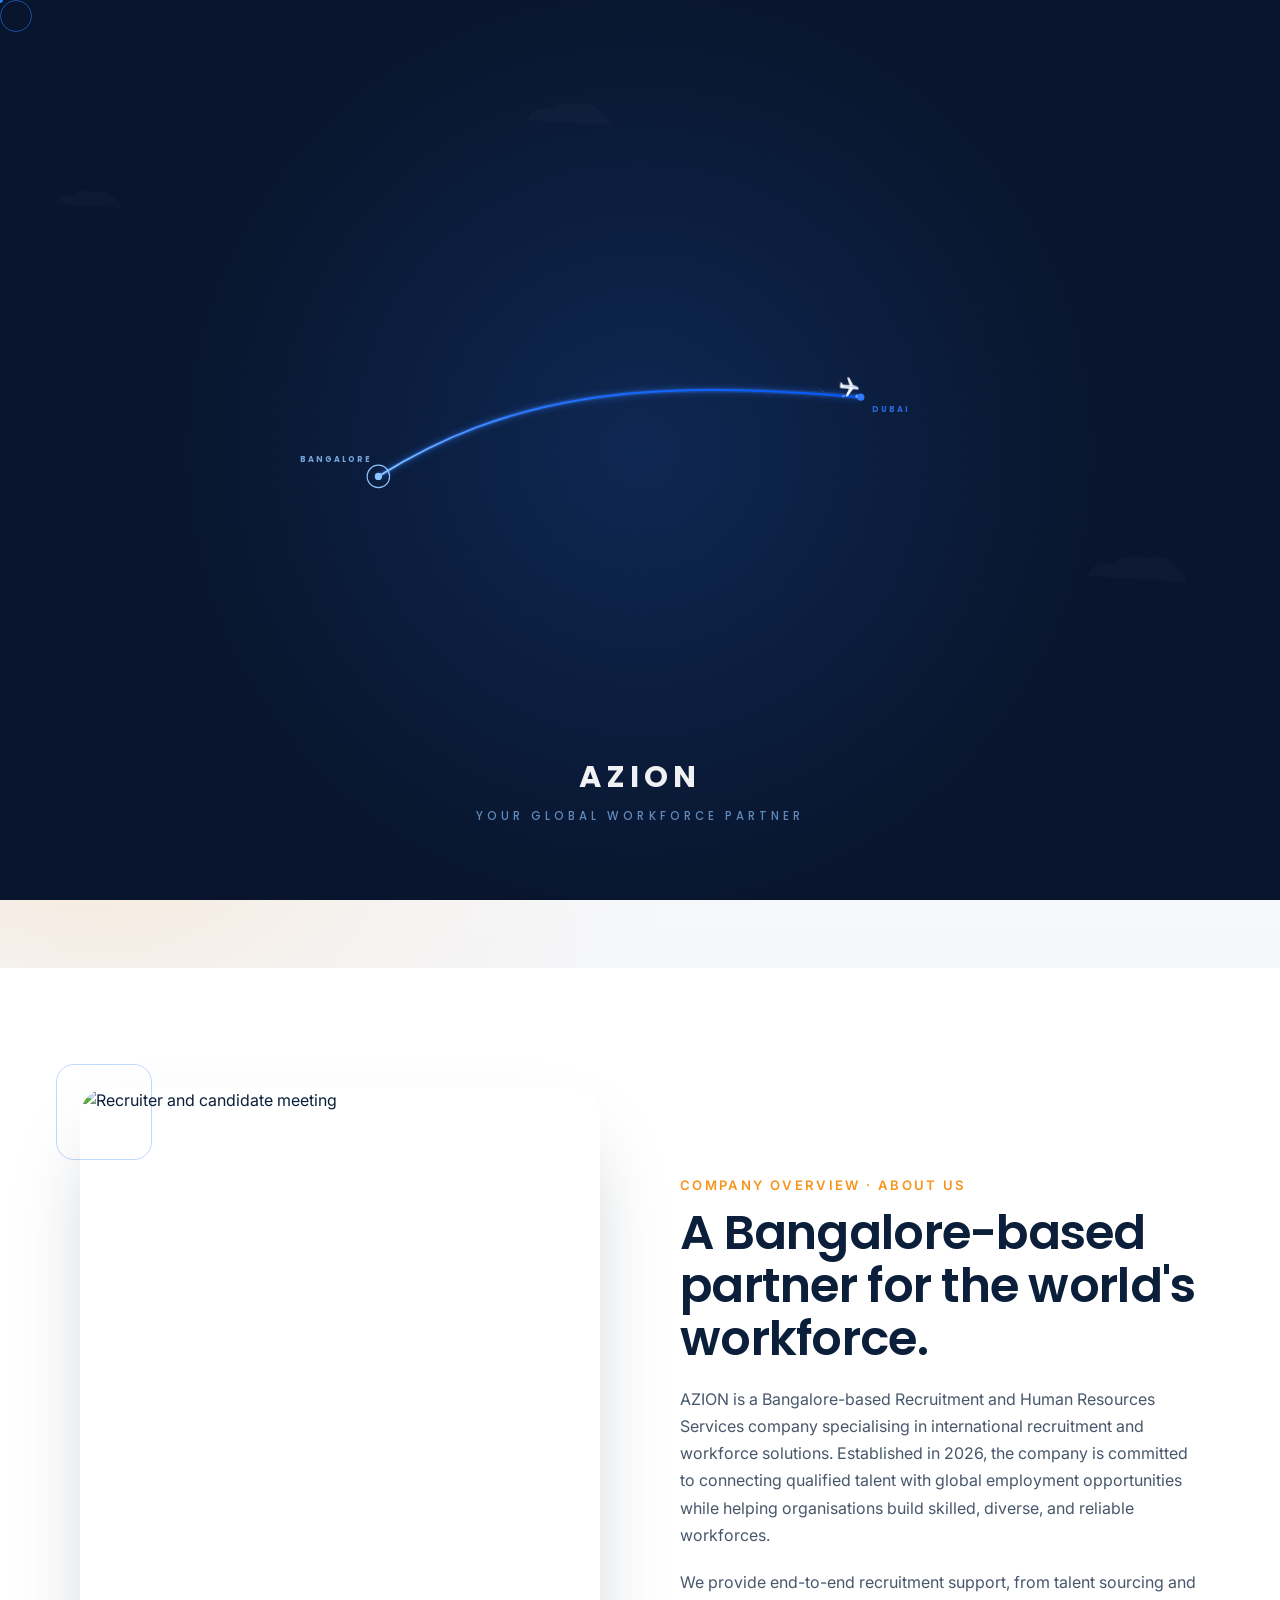
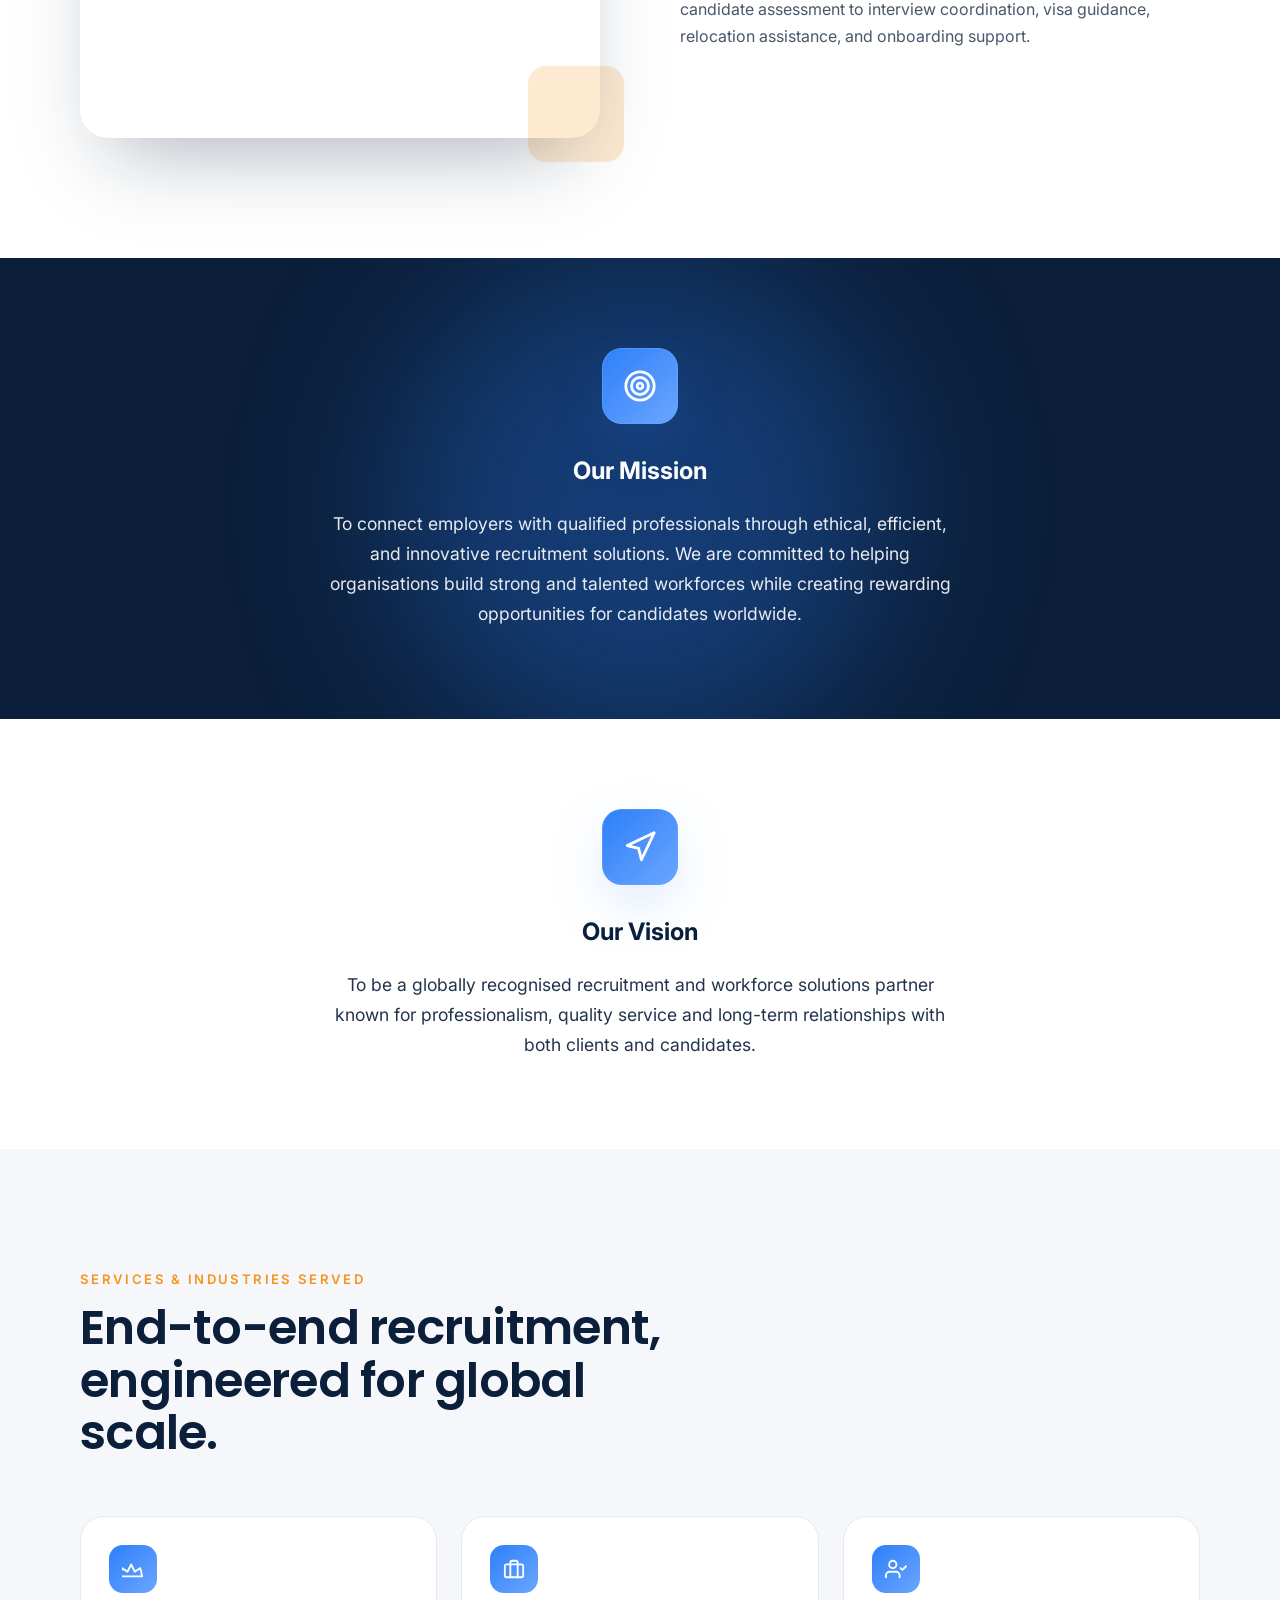
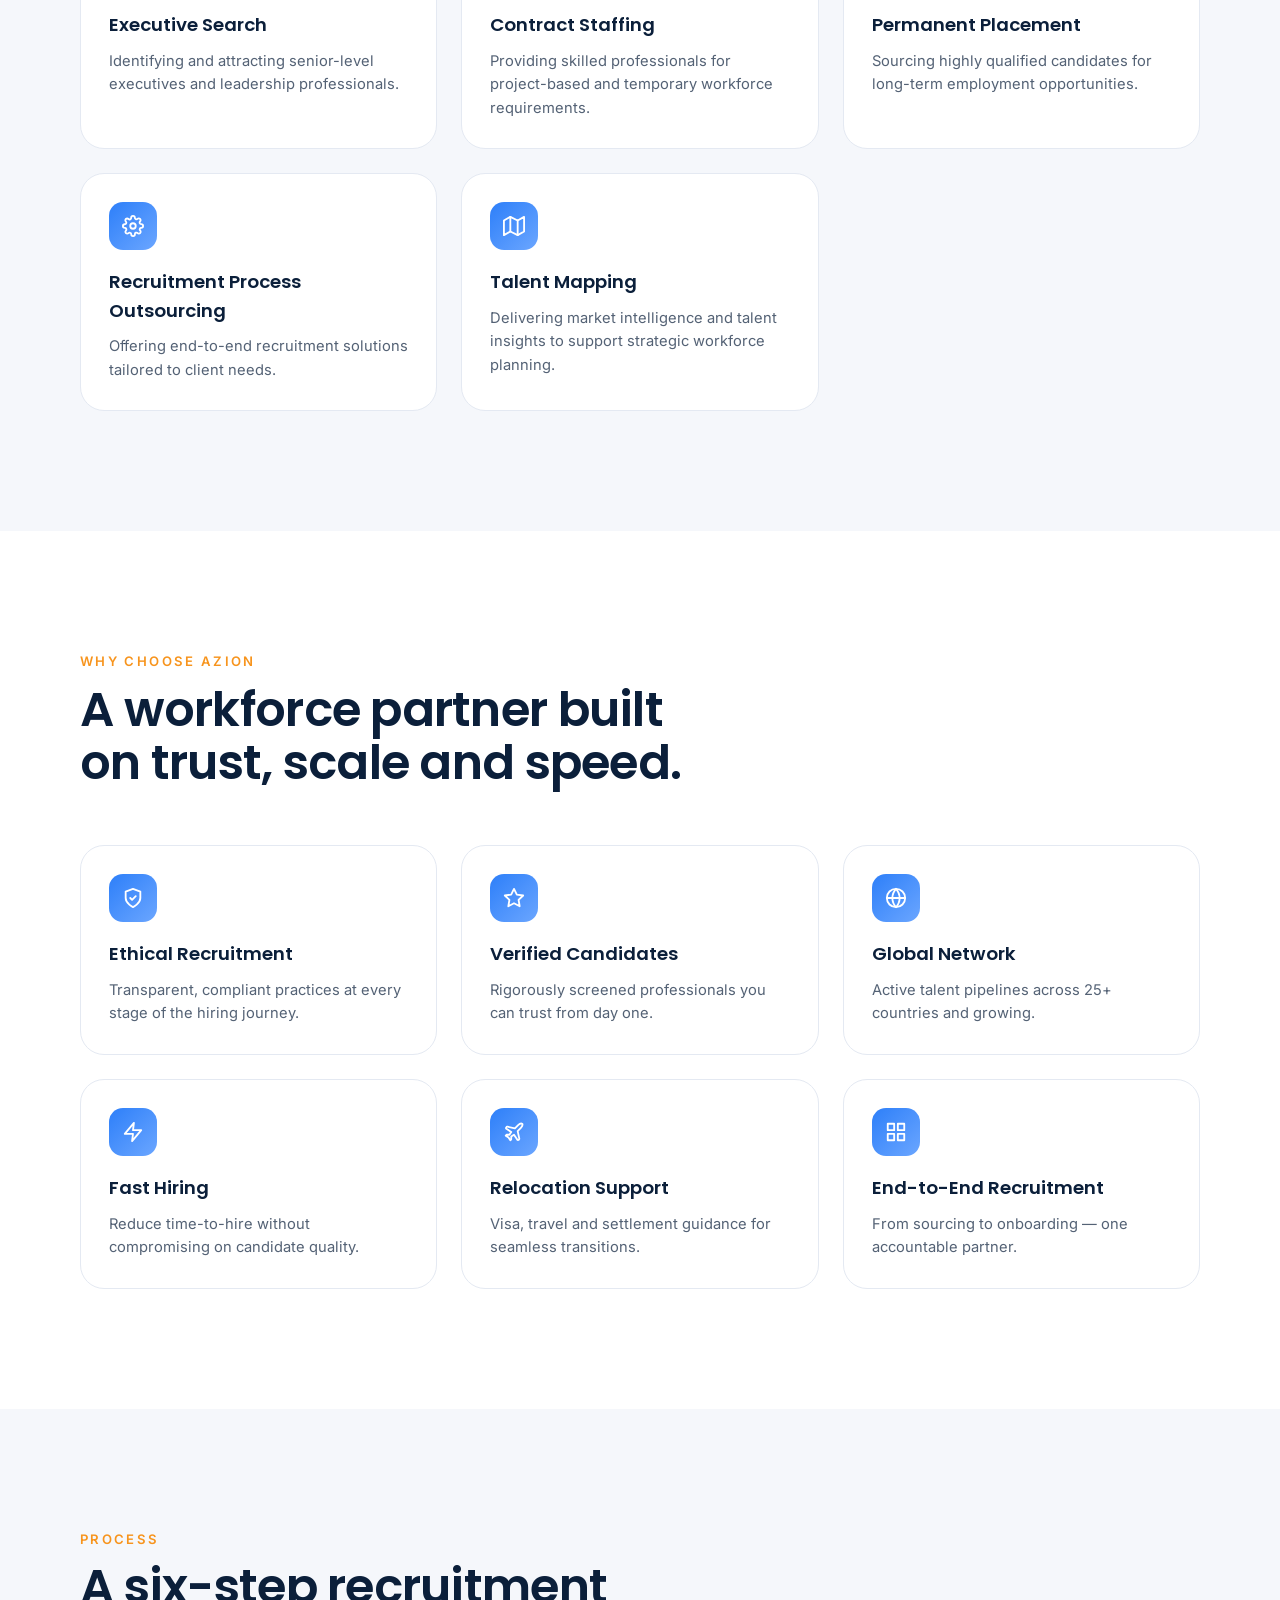
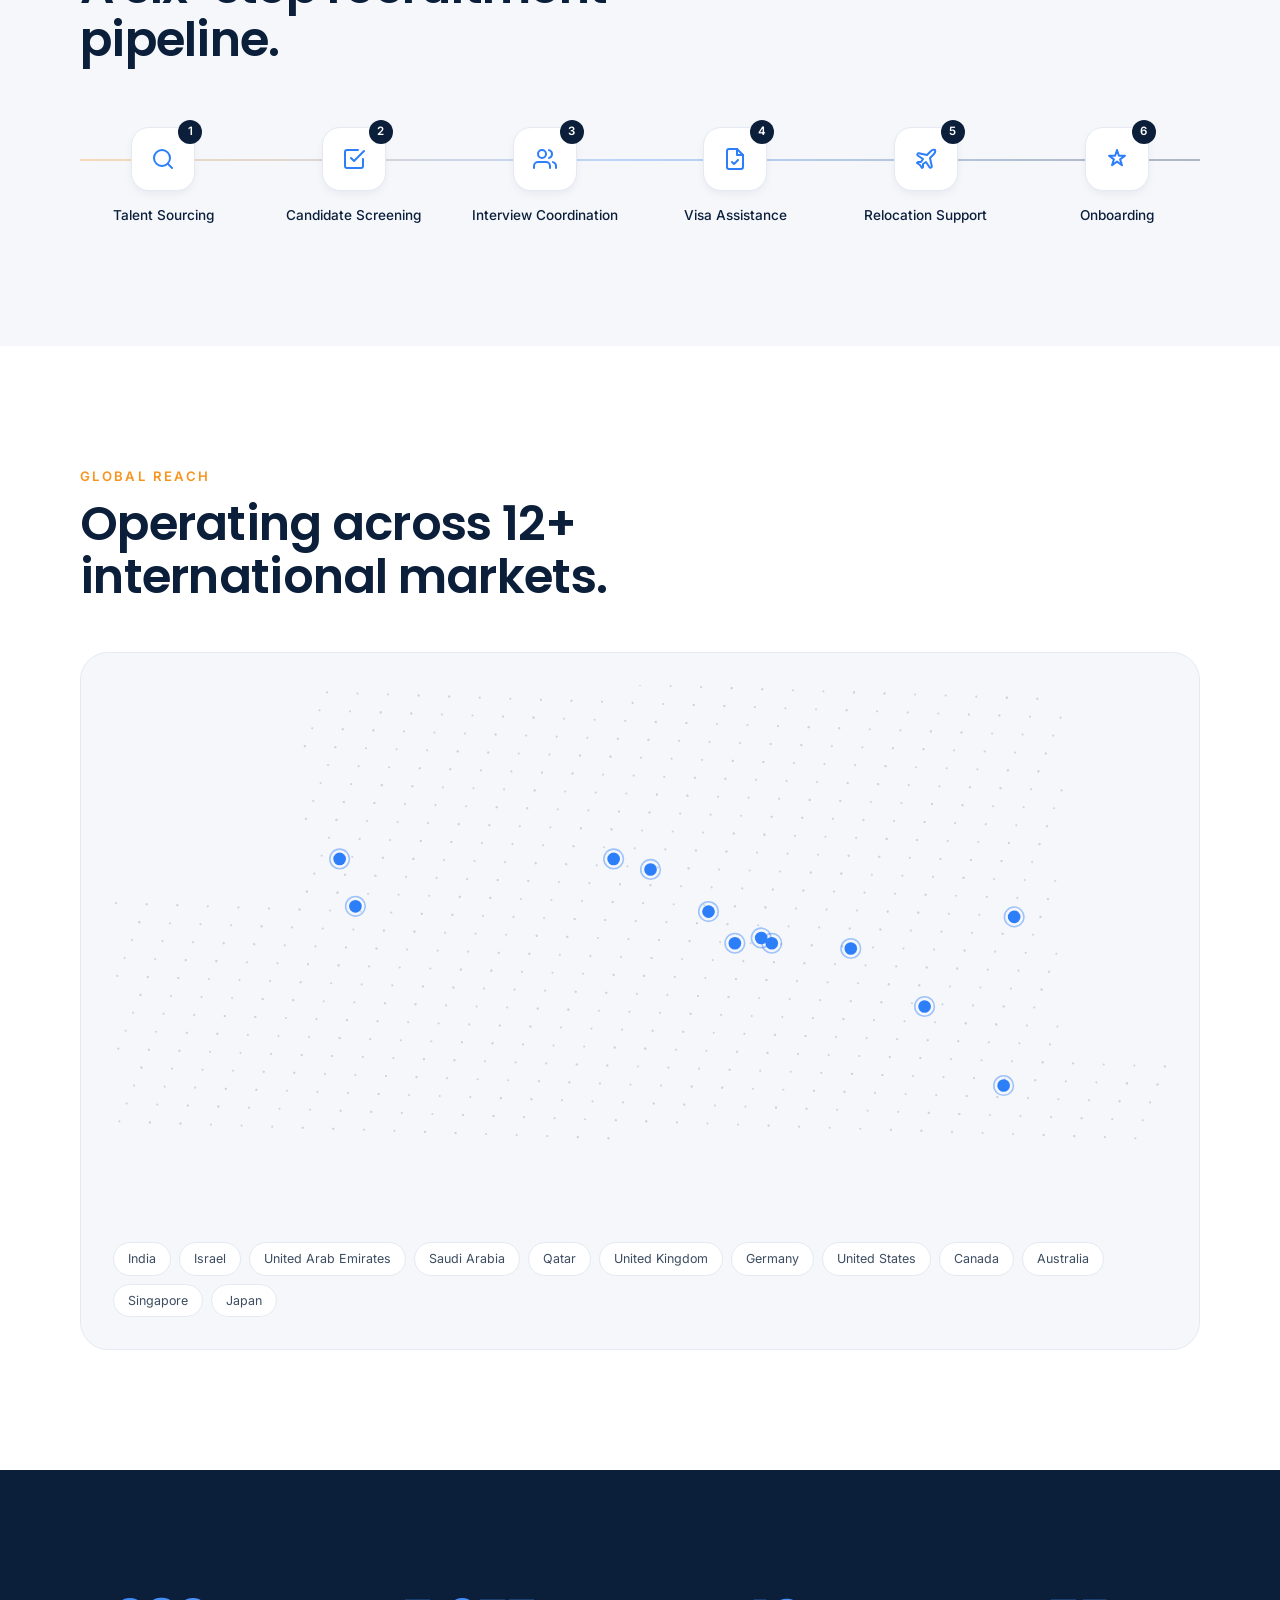
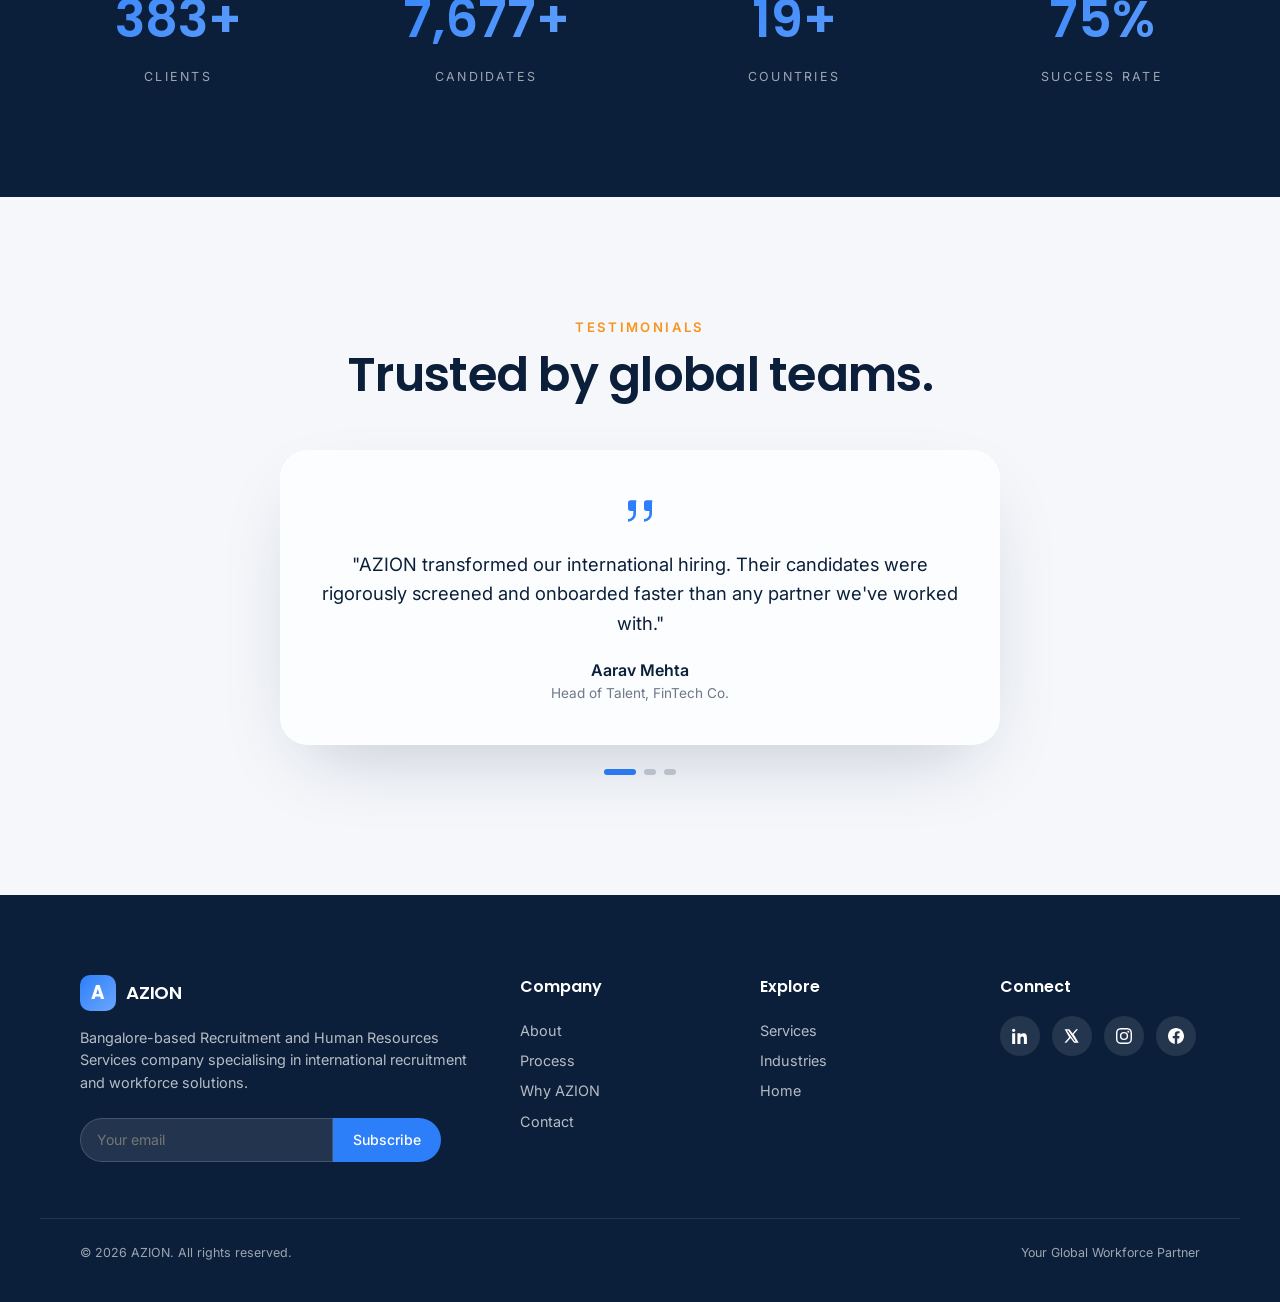
==== commit 2831f132: "Earth" ====
--- a/azion-html/index.html
+++ b/azion-html/index.html
@@ -1,341 +1,580 @@
 <!doctype html>
 <html lang="en">
+
 <head>
-<meta charset="utf-8" />
-<meta name="viewport" content="width=device-width, initial-scale=1" />
-<title>AZION — Overseas Recruitment & Workforce Solutions</title>
-<meta name="description" content="Bangalore-based international recruitment partner connecting employers with qualified professionals across Europe, Australia, and the GCC." />
-<meta property="og:title" content="AZION — Your Global Workforce Partner" />
-<meta property="og:description" content="Ethical, efficient, innovative recruitment for global teams." />
-<link rel="preconnect" href="https://fonts.googleapis.com">
-<link rel="preconnect" href="https://fonts.gstatic.com" crossorigin>
-<link href="https://fonts.googleapis.com/css2?family=Inter:wght@400;500;600&family=Poppins:wght@500;600;700&display=swap" rel="stylesheet">
-<link rel="stylesheet" href="css/styles.css" />
+  <meta charset="utf-8" />
+  <meta name="viewport" content="width=device-width, initial-scale=1" />
+  <title>AZION — Overseas Recruitment & Workforce Solutions</title>
+  <meta name="description"
+    content="Bangalore-based international recruitment partner connecting employers with qualified professionals across Europe, Australia, and the GCC." />
+  <meta property="og:title" content="AZION — Your Global Workforce Partner" />
+  <meta property="og:description" content="Ethical, efficient, innovative recruitment for global teams." />
+  <link rel="preconnect" href="https://fonts.googleapis.com">
+  <link rel="preconnect" href="https://fonts.gstatic.com" crossorigin>
+  <link
+    href="https://fonts.googleapis.com/css2?family=Inter:wght@400;500;600&family=Poppins:wght@500;600;700&display=swap"
+    rel="stylesheet">
+  <link rel="stylesheet" href="css/styles.css" />
 </head>
+
 <body>
 
-<!-- ===== Page Loader ===== -->
-<div id="page-loader" class="loader-root">
-  <div class="loader-bg solid"></div>
-  <div class="loader-bg radial"></div>
-  <div class="loader-bg loader-clouds">
-    <svg class="c1" viewBox="0 0 100 40"><path d="M 10 30 Q 15 15, 30 20 Q 40 10, 60 15 Q 75 10, 85 25 Q 95 30, 90 35 Z" fill="currentColor"/></svg>
-    <svg class="c2" viewBox="0 0 100 40"><path d="M 10 30 Q 15 15, 30 20 Q 40 10, 60 15 Q 75 10, 85 25 Q 95 30, 90 35 Z" fill="currentColor"/></svg>
-    <svg class="c3" viewBox="0 0 100 40"><path d="M 10 30 Q 15 15, 30 20 Q 40 10, 60 15 Q 75 10, 85 25 Q 95 30, 90 35 Z" fill="currentColor"/></svg>
-  </div>
-  <div class="loader-content">
-    <div class="loader-map">
-      <div class="loader-map-bg">
-        <svg viewBox="0 0 1000 400" fill="none">
+  <!-- ===== Page Loader ===== -->
+  <div id="page-loader" class="loader-root">
+    <div class="loader-bg solid"></div>
+    <div class="loader-bg radial"></div>
+    <div class="loader-bg loader-clouds">
+      <svg class="c1" viewBox="0 0 100 40">
+        <path d="M 10 30 Q 15 15, 30 20 Q 40 10, 60 15 Q 75 10, 85 25 Q 95 30, 90 35 Z" fill="currentColor" />
+      </svg>
+      <svg class="c2" viewBox="0 0 100 40">
+        <path d="M 10 30 Q 15 15, 30 20 Q 40 10, 60 15 Q 75 10, 85 25 Q 95 30, 90 35 Z" fill="currentColor" />
+      </svg>
+      <svg class="c3" viewBox="0 0 100 40">
+        <path d="M 10 30 Q 15 15, 30 20 Q 40 10, 60 15 Q 75 10, 85 25 Q 95 30, 90 35 Z" fill="currentColor" />
+      </svg>
+    </div>
+    <div class="loader-content">
+      <div class="loader-map">
+        <div class="loader-map-bg">
+          <svg viewBox="0 0 1000 400" fill="none">
+            <defs>
+              <pattern id="dot-grid-loader" x="0" y="0" width="22" height="22" patternUnits="userSpaceOnUse">
+                <circle cx="2" cy="2" r="1.1" fill="currentColor" opacity="0.3" />
+              </pattern>
+            </defs>
+            <rect width="1000" height="400" fill="url(#dot-grid-loader)" />
+          </svg>
+        </div>
+        <svg class="loader-svg" viewBox="0 0 1000 400">
           <defs>
-            <pattern id="dot-grid-loader" x="0" y="0" width="22" height="22" patternUnits="userSpaceOnUse">
-              <circle cx="2" cy="2" r="1.1" fill="currentColor" opacity="0.3"/>
-            </pattern>
+            <linearGradient id="flight-grad" x1="0%" y1="100%" x2="100%" y2="0%">
+              <stop offset="0%" stop-color="#8EC5FF" />
+              <stop offset="50%" stop-color="#2E7BFF" />
+              <stop offset="100%" stop-color="#0057FF" />
+            </linearGradient>
+            <filter id="path-glow" x="-20%" y="-20%" width="140%" height="140%">
+              <feGaussianBlur stdDeviation="4" result="blur" />
+              <feMerge>
+                <feMergeNode in="blur" />
+                <feMergeNode in="SourceGraphic" />
+              </feMerge>
+            </filter>
+            <filter id="plane-glow" x="-80%" y="-80%" width="260%" height="260%">
+              <feGaussianBlur stdDeviation="10" result="blur" />
+              <feMerge>
+                <feMergeNode in="blur" />
+                <feMergeNode in="SourceGraphic" />
+              </feMerge>
+            </filter>
           </defs>
-          <rect width="1000" height="400" fill="url(#dot-grid-loader)"/>
-        </svg>
-      </div>
-      <svg class="loader-svg" viewBox="0 0 1000 400">
-        <defs>
-          <linearGradient id="flight-grad" x1="0%" y1="100%" x2="100%" y2="0%">
-            <stop offset="0%" stop-color="#8EC5FF"/>
-            <stop offset="50%" stop-color="#2E7BFF"/>
-            <stop offset="100%" stop-color="#0057FF"/>
-          </linearGradient>
-          <filter id="path-glow" x="-20%" y="-20%" width="140%" height="140%">
-            <feGaussianBlur stdDeviation="4" result="blur"/>
-            <feMerge><feMergeNode in="blur"/><feMergeNode in="SourceGraphic"/></feMerge>
-          </filter>
-          <filter id="plane-glow" x="-80%" y="-80%" width="260%" height="260%">
-            <feGaussianBlur stdDeviation="10" result="blur"/>
-            <feMerge><feMergeNode in="blur"/><feMergeNode in="SourceGraphic"/></feMerge>
-          </filter>
-        </defs>
-
-        <path class="flight-glow" d="M173 233 C 335 132, 496 110, 776 134" fill="none" stroke="#2E7BFF" stroke-width="6" stroke-linecap="round" opacity="0.35" filter="url(#path-glow)"/>
-        <path class="flight-path" d="M173 233 C 335 132, 496 110, 776 134" fill="none" stroke="url(#flight-grad)" stroke-width="2.5" stroke-linecap="round"/>
-
-        <circle id="loader-particle-0" r="3" fill="#8EC5FF" cx="0" cy="0" style="opacity:0;filter:drop-shadow(0 0 3px #2E7BFF)"/>
-        <circle id="loader-particle-1" r="3" fill="#8EC5FF" cx="0" cy="0" style="opacity:0;filter:drop-shadow(0 0 3px #2E7BFF)"/>
-        <circle id="loader-particle-2" r="3" fill="#8EC5FF" cx="0" cy="0" style="opacity:0;filter:drop-shadow(0 0 3px #2E7BFF)"/>
-        <circle id="loader-particle-3" r="3" fill="#8EC5FF" cx="0" cy="0" style="opacity:0;filter:drop-shadow(0 0 3px #2E7BFF)"/>
-        <circle id="loader-particle-4" r="3" fill="#8EC5FF" cx="0" cy="0" style="opacity:0;filter:drop-shadow(0 0 3px #2E7BFF)"/>
-        <circle id="loader-particle-5" r="3" fill="#8EC5FF" cx="0" cy="0" style="opacity:0;filter:drop-shadow(0 0 3px #2E7BFF)"/>
-        <circle id="loader-particle-6" r="3" fill="#8EC5FF" cx="0" cy="0" style="opacity:0;filter:drop-shadow(0 0 3px #2E7BFF)"/>
-        <circle id="loader-particle-7" r="3" fill="#8EC5FF" cx="0" cy="0" style="opacity:0;filter:drop-shadow(0 0 3px #2E7BFF)"/>
-        <circle id="loader-particle-8" r="3" fill="#8EC5FF" cx="0" cy="0" style="opacity:0;filter:drop-shadow(0 0 3px #2E7BFF)"/>
-        <circle id="loader-particle-9" r="3" fill="#8EC5FF" cx="0" cy="0" style="opacity:0;filter:drop-shadow(0 0 3px #2E7BFF)"/>
-        <circle id="loader-particle-10" r="3" fill="#8EC5FF" cx="0" cy="0" style="opacity:0;filter:drop-shadow(0 0 3px #2E7BFF)"/>
-        <circle id="loader-particle-11" r="3" fill="#8EC5FF" cx="0" cy="0" style="opacity:0;filter:drop-shadow(0 0 3px #2E7BFF)"/>
-        <circle id="loader-particle-12" r="3" fill="#8EC5FF" cx="0" cy="0" style="opacity:0;filter:drop-shadow(0 0 3px #2E7BFF)"/>
-        <circle id="loader-particle-13" r="3" fill="#8EC5FF" cx="0" cy="0" style="opacity:0;filter:drop-shadow(0 0 3px #2E7BFF)"/>
-        <circle id="loader-particle-14" r="3" fill="#8EC5FF" cx="0" cy="0" style="opacity:0;filter:drop-shadow(0 0 3px #2E7BFF)"/>
-
-        <g transform="translate(173, 233)" class="marker-blr">
-          <circle r="4.5" fill="#8EC5FF"/>
-          <circle r="14" fill="none" stroke="#8EC5FF" stroke-width="1.5"/>
-          <text x="-8" y="-18" fill="#8EC5FF" text-anchor="end">Bangalore</text>
-        </g>
-        <g transform="translate(776, 134)" class="marker-dxb">
-          <circle r="4.5" fill="#2E7BFF" class="marker-dxb-dot"/>
-          <circle r="14" fill="none" stroke="#2E7BFF" stroke-width="1.5" class="marker-dxb-ring"/>
-          <text x="14" y="18" fill="#2E7BFF">Dubai</text>
-        </g>
-
-        <g class="plane-group" opacity="0" style="filter:url(#plane-glow)">
-          <g transform="translate(-256,-256)">
-            <polygon fill="#E2E8F0" points="267.342,237.829 173.993,0 226.41,0 377.713,237.829"/>
-            <path fill="#FFFFFF" d="M497.958,259.18l-14.559-7.004l-6.745-14.284c-19.342-13.812-48.901-24.332-93.788-24.332c-142.684,0-328.62,0-328.62,0l-20.761-53.215H0v138.37h257.708L173.993,512h52.417c21.565-37.033,130.957-205.984,135.685-213.286H512C512,291.494,509.359,275.432,497.958,259.18z"/>
-            <g>
-              <path fill="#3B82F6" d="M477.952,262.091h12.133c3.005,0,5.75-1.098,7.868-2.907c-5.136-7.322-12.051-14.679-21.303-21.286c-6.088,0.65-10.831,5.801-10.831,12.061C465.819,256.658,471.251,262.091,477.952,262.091z"/>
-              <path fill="#2E7BFF" d="M429.421,262.091h-12.133c-6.701,0-12.133-5.433-12.133-12.133s5.432-12.133,12.133-12.133h12.133c6.701,0,12.133,5.433,12.133,12.133S436.121,262.091,429.421,262.091z"/>
-              <path fill="#2E7BFF" d="M368.758,262.091h-12.133c-6.701,0-12.133-5.433-12.133-12.133s5.432-12.133,12.133-12.133h12.133c6.701,0,12.133,5.433,12.133,12.133S375.457,262.091,368.758,262.091z"/>
-              <path fill="#2E7BFF" d="M308.094,262.091h-12.133c-6.701,0-12.133-5.433-12.133-12.133s5.432-12.133,12.133-12.133h12.133c6.701,0,12.133,5.433,12.133,12.133S314.794,262.091,308.094,262.091z"/>
-              <path fill="#2E7BFF" d="M247.431,262.091h-12.133c-6.701,0-12.133-5.433-12.133-12.133s5.432-12.133,12.133-12.133h12.133c6.701,0,12.133,5.433,12.133,12.133S254.13,262.091,247.431,262.091z"/>
-              <path fill="#2E7BFF" d="M186.767,262.091h-12.133c-6.701,0-12.133-5.433-12.133-12.133s5.432-12.133,12.133-12.133h12.133c6.701,0,12.133,5.433,12.133,12.133S193.467,262.091,186.767,262.091z"/>
-              <path fill="#2E7BFF" d="M126.104,262.091h-12.133c-6.701,0-12.133-5.433-12.133-12.133s5.432-12.133,12.133-12.133h12.133c6.701,0,12.133,5.433,12.133,12.133S132.803,262.091,126.104,262.091z"/>
+
+          <path class="flight-glow" d="M173 233 C 335 132, 496 110, 776 134" fill="none" stroke="#2E7BFF"
+            stroke-width="6" stroke-linecap="round" opacity="0.35" filter="url(#path-glow)" />
+          <path class="flight-path" d="M173 233 C 335 132, 496 110, 776 134" fill="none" stroke="url(#flight-grad)"
+            stroke-width="2.5" stroke-linecap="round" />
+
+          <circle id="loader-particle-0" r="3" fill="#8EC5FF" cx="0" cy="0"
+            style="opacity:0;filter:drop-shadow(0 0 3px #2E7BFF)" />
+          <circle id="loader-particle-1" r="3" fill="#8EC5FF" cx="0" cy="0"
+            style="opacity:0;filter:drop-shadow(0 0 3px #2E7BFF)" />
+          <circle id="loader-particle-2" r="3" fill="#8EC5FF" cx="0" cy="0"
+            style="opacity:0;filter:drop-shadow(0 0 3px #2E7BFF)" />
+          <circle id="loader-particle-3" r="3" fill="#8EC5FF" cx="0" cy="0"
+            style="opacity:0;filter:drop-shadow(0 0 3px #2E7BFF)" />
+          <circle id="loader-particle-4" r="3" fill="#8EC5FF" cx="0" cy="0"
+            style="opacity:0;filter:drop-shadow(0 0 3px #2E7BFF)" />
+          <circle id="loader-particle-5" r="3" fill="#8EC5FF" cx="0" cy="0"
+            style="opacity:0;filter:drop-shadow(0 0 3px #2E7BFF)" />
+          <circle id="loader-particle-6" r="3" fill="#8EC5FF" cx="0" cy="0"
+            style="opacity:0;filter:drop-shadow(0 0 3px #2E7BFF)" />
+          <circle id="loader-particle-7" r="3" fill="#8EC5FF" cx="0" cy="0"
+            style="opacity:0;filter:drop-shadow(0 0 3px #2E7BFF)" />
+          <circle id="loader-particle-8" r="3" fill="#8EC5FF" cx="0" cy="0"
+            style="opacity:0;filter:drop-shadow(0 0 3px #2E7BFF)" />
+          <circle id="loader-particle-9" r="3" fill="#8EC5FF" cx="0" cy="0"
+            style="opacity:0;filter:drop-shadow(0 0 3px #2E7BFF)" />
+          <circle id="loader-particle-10" r="3" fill="#8EC5FF" cx="0" cy="0"
+            style="opacity:0;filter:drop-shadow(0 0 3px #2E7BFF)" />
+          <circle id="loader-particle-11" r="3" fill="#8EC5FF" cx="0" cy="0"
+            style="opacity:0;filter:drop-shadow(0 0 3px #2E7BFF)" />
+          <circle id="loader-particle-12" r="3" fill="#8EC5FF" cx="0" cy="0"
+            style="opacity:0;filter:drop-shadow(0 0 3px #2E7BFF)" />
+          <circle id="loader-particle-13" r="3" fill="#8EC5FF" cx="0" cy="0"
+            style="opacity:0;filter:drop-shadow(0 0 3px #2E7BFF)" />
+          <circle id="loader-particle-14" r="3" fill="#8EC5FF" cx="0" cy="0"
+            style="opacity:0;filter:drop-shadow(0 0 3px #2E7BFF)" />
+
+          <g transform="translate(173, 233)" class="marker-blr">
+            <circle r="4.5" fill="#8EC5FF" />
+            <circle r="14" fill="none" stroke="#8EC5FF" stroke-width="1.5" />
+            <text x="-8" y="-18" fill="#8EC5FF" text-anchor="end">Bangalore</text>
+          </g>
+          <g transform="translate(776, 134)" class="marker-dxb">
+            <circle r="4.5" fill="#2E7BFF" class="marker-dxb-dot" />
+            <circle r="14" fill="none" stroke="#2E7BFF" stroke-width="1.5" class="marker-dxb-ring" />
+            <text x="14" y="18" fill="#2E7BFF">Dubai</text>
+          </g>
+
+          <g class="plane-group" opacity="0" style="filter:url(#plane-glow)">
+            <g transform="translate(-256,-256)">
+              <polygon fill="#E2E8F0" points="267.342,237.829 173.993,0 226.41,0 377.713,237.829" />
+              <path fill="#FFFFFF"
+                d="M497.958,259.18l-14.559-7.004l-6.745-14.284c-19.342-13.812-48.901-24.332-93.788-24.332c-142.684,0-328.62,0-328.62,0l-20.761-53.215H0v138.37h257.708L173.993,512h52.417c21.565-37.033,130.957-205.984,135.685-213.286H512C512,291.494,509.359,275.432,497.958,259.18z" />
+              <g>
+                <path fill="#3B82F6"
+                  d="M477.952,262.091h12.133c3.005,0,5.75-1.098,7.868-2.907c-5.136-7.322-12.051-14.679-21.303-21.286c-6.088,0.65-10.831,5.801-10.831,12.061C465.819,256.658,471.251,262.091,477.952,262.091z" />
+                <path fill="#2E7BFF"
+                  d="M429.421,262.091h-12.133c-6.701,0-12.133-5.433-12.133-12.133s5.432-12.133,12.133-12.133h12.133c6.701,0,12.133,5.433,12.133,12.133S436.121,262.091,429.421,262.091z" />
+                <path fill="#2E7BFF"
+                  d="M368.758,262.091h-12.133c-6.701,0-12.133-5.433-12.133-12.133s5.432-12.133,12.133-12.133h12.133c6.701,0,12.133,5.433,12.133,12.133S375.457,262.091,368.758,262.091z" />
+                <path fill="#2E7BFF"
+                  d="M308.094,262.091h-12.133c-6.701,0-12.133-5.433-12.133-12.133s5.432-12.133,12.133-12.133h12.133c6.701,0,12.133,5.433,12.133,12.133S314.794,262.091,308.094,262.091z" />
+                <path fill="#2E7BFF"
+                  d="M247.431,262.091h-12.133c-6.701,0-12.133-5.433-12.133-12.133s5.432-12.133,12.133-12.133h12.133c6.701,0,12.133,5.433,12.133,12.133S254.13,262.091,247.431,262.091z" />
+                <path fill="#2E7BFF"
+                  d="M186.767,262.091h-12.133c-6.701,0-12.133-5.433-12.133-12.133s5.432-12.133,12.133-12.133h12.133c6.701,0,12.133,5.433,12.133,12.133S193.467,262.091,186.767,262.091z" />
+                <path fill="#2E7BFF"
+                  d="M126.104,262.091h-12.133c-6.701,0-12.133-5.433-12.133-12.133s5.432-12.133,12.133-12.133h12.133c6.701,0,12.133,5.433,12.133,12.133S132.803,262.091,126.104,262.091z" />
+              </g>
             </g>
           </g>
-        </g>
-      </svg>
-    </div>
-
-    <div class="loader-caption">
-      <div class="stack">
-        <p class="loader-text-1">Connecting Global Talent</p>
-        <p class="loader-text-2">From Bangalore to Dubai</p>
-        <h1 class="loader-text-3">AZION<span>Your Global Workforce Partner</span></h1>
+        </svg>
+      </div>
+
+      <div class="loader-caption">
+        <div class="stack">
+          <p class="loader-text-1">Connecting Global Talent</p>
+          <p class="loader-text-2">From Bangalore to Dubai</p>
+          <h1 class="loader-text-3">AZION<span>Your Global Workforce Partner</span></h1>
+        </div>
       </div>
     </div>
   </div>
-</div>
-
-<div id="nav-mount"></div>
-
-<!-- ===== Hero ===== -->
-<section class="hero">
-  <div class="blob" style="top:-100px;right:-80px;height:420px;width:420px;background:rgba(45,127,249,0.2);"></div>
-  <div class="blob" style="top:50%;left:-120px;height:360px;width:360px;background:rgba(247,148,29,0.15);animation-delay:-8s;"></div>
-  <div class="container hero-grid">
-    <div>
-      <span class="eyebrow-chip"><span class="dot"></span> Your Global Workforce Partner</span>
-      <h1>Global Workforce <br/>Solutions for <span class="text-gradient">International Success</span></h1>
-      <p class="hero-lead">Connecting employers with qualified professionals through ethical, efficient and innovative recruitment services.</p>
-      <div class="hero-cta">
-        <a href="services.html" class="btn btn-primary">Explore Services
-          <svg viewBox="0 0 24 24" fill="none" stroke="currentColor" stroke-width="2" stroke-linecap="round" stroke-linejoin="round"><line x1="5" y1="12" x2="19" y2="12"/><polyline points="12 5 19 12 12 19"/></svg>
-        </a>
-        <a href="contact.html" class="btn btn-ghost">
-          <svg viewBox="0 0 24 24" fill="none" stroke="currentColor" stroke-width="2" stroke-linecap="round" stroke-linejoin="round"><path d="M21 11.5a8.38 8.38 0 0 1-.9 3.8 8.5 8.5 0 0 1-7.6 4.7 8.38 8.38 0 0 1-3.8-.9L3 21l1.9-5.7a8.38 8.38 0 0 1-.9-3.8 8.5 8.5 0 0 1 4.7-7.6 8.38 8.38 0 0 1 3.8-.9h.5a8.48 8.48 0 0 1 8 8v.5z"/></svg>
-          Contact Us
-        </a>
-      </div>
-      <div class="hero-stats">
-        <div><div class="n">25+</div><div class="l">Countries</div></div>
-        <div><div class="n">10K+</div><div class="l">Candidates</div></div>
-        <div><div class="n">98%</div><div class="l">Success</div></div>
-      </div>
-    </div>
-    <div class="hero-visual reveal">
-      <div class="hero-img-wrap">
-        <img src="https://images.unsplash.com/photo-1600880292203-757bb62b4baf?auto=format&fit=crop&w=1200&q=80" alt="International business team in modern boardroom" />
-      </div>
-      <div class="floating-card">
-        <div class="ping"><span></span></div>
-        <div>
-          <div class="l">Live placements</div>
-          <div class="v">137 this week</div>
-        </div>
-      </div>
-    </div>
-  </div>
-</section>
-
-<!-- ===== About ===== -->
-<section class="section">
-  <div class="container two-col">
-    <div class="about-visual reveal">
-      <div class="frame1"></div>
-      <div class="frame2"></div>
-      <div class="about-img">
-        <img src="https://images.unsplash.com/photo-1521737604893-d14cc237f11d?auto=format&fit=crop&w=1200&q=80" alt="Recruiter and candidate meeting" loading="lazy" />
-      </div>
-    </div>
-    <div class="reveal">
-      <p class="section-eyebrow">Company Overview · About Us</p>
-      <h2>A Bangalore-based partner for the world's workforce.</h2>
-      <div class="body-lead">
-        <p>AZION is a Bangalore-based Recruitment and Human Resources Services company specialising in international recruitment and workforce solutions. Established in 2026, the company is committed to connecting qualified talent with global employment opportunities while helping organisations build skilled, diverse, and reliable workforces.</p>
-        <p>We provide end-to-end recruitment support, from talent sourcing and candidate assessment to interview coordination, visa guidance, relocation assistance, and onboarding support.</p>
-      </div>
-    </div>
-  </div>
-</section>
-
-<!-- ===== Mission ===== -->
-<section class="mv">
-  <div class="blob" style="top:0;left:50%;transform:translateX(-50%);height:500px;width:500px;background:rgba(45,127,249,0.3);"></div>
-  <div class="container mv-inner reveal" style="position:relative;">
-    <div class="mv-icon">
-      <svg viewBox="0 0 24 24" fill="none" stroke="currentColor" stroke-width="2" stroke-linecap="round" stroke-linejoin="round"><circle cx="12" cy="12" r="10"/><circle cx="12" cy="12" r="6"/><circle cx="12" cy="12" r="2"/></svg>
-    </div>
-    <h2>Our Mission</h2>
-    <p class="lead">To connect employers with qualified professionals through ethical, efficient, and innovative recruitment solutions. We are committed to helping organisations build strong and talented workforces while creating rewarding opportunities for candidates worldwide.</p>
-  </div>
-</section>
-
-<!-- ===== Vision ===== -->
-<section class="mv light">
-  <div class="container mv-inner reveal">
-    <div class="mv-icon">
-      <svg viewBox="0 0 24 24" fill="none" stroke="currentColor" stroke-width="2" stroke-linecap="round" stroke-linejoin="round"><polygon points="3 11 22 2 13 21 11 13 3 11"/></svg>
-    </div>
-    <h2>Our Vision</h2>
-    <p class="lead">To be a globally recognised recruitment and workforce solutions partner known for professionalism, quality service and long-term relationships with both clients and candidates.</p>
-  </div>
-</section>
-
-<!-- ===== Services ===== -->
-<section class="section section-alt">
-  <div class="container">
-    <div class="section-head reveal">
-      <p class="section-eyebrow">Services & Industries Served</p>
-      <h2>End-to-end recruitment, engineered for global scale.</h2>
-    </div>
-    <div class="grid-3">
-      <div class="card reveal"><div class="icon"><svg viewBox="0 0 24 24" fill="none" stroke="currentColor" stroke-width="2" stroke-linecap="round" stroke-linejoin="round"><path d="M2 20h20l-2-9-6 4-4-8-4 8-6-4-2 9z"/></svg></div><h3>Executive Search</h3><p>Identifying and attracting senior-level executives and leadership professionals.</p></div>
-      <div class="card reveal"><div class="icon"><svg viewBox="0 0 24 24" fill="none" stroke="currentColor" stroke-width="2" stroke-linecap="round" stroke-linejoin="round"><rect x="2" y="7" width="20" height="14" rx="2"/><path d="M16 21V5a2 2 0 0 0-2-2h-4a2 2 0 0 0-2 2v16"/></svg></div><h3>Contract Staffing</h3><p>Providing skilled professionals for project-based and temporary workforce requirements.</p></div>
-      <div class="card reveal"><div class="icon"><svg viewBox="0 0 24 24" fill="none" stroke="currentColor" stroke-width="2" stroke-linecap="round" stroke-linejoin="round"><path d="M16 21v-2a4 4 0 0 0-4-4H5a4 4 0 0 0-4 4v2"/><circle cx="8.5" cy="7" r="4"/><polyline points="17 11 19 13 23 9"/></svg></div><h3>Permanent Placement</h3><p>Sourcing highly qualified candidates for long-term employment opportunities.</p></div>
-      <div class="card reveal"><div class="icon"><svg viewBox="0 0 24 24" fill="none" stroke="currentColor" stroke-width="2" stroke-linecap="round" stroke-linejoin="round"><circle cx="12" cy="12" r="3"/><path d="M19.4 15a1.65 1.65 0 0 0 .33 1.82l.06.06a2 2 0 1 1-2.83 2.83l-.06-.06a1.65 1.65 0 0 0-1.82-.33 1.65 1.65 0 0 0-1 1.51V21a2 2 0 0 1-4 0v-.09A1.65 1.65 0 0 0 9 19.4a1.65 1.65 0 0 0-1.82.33l-.06.06a2 2 0 1 1-2.83-2.83l.06-.06a1.65 1.65 0 0 0 .33-1.82 1.65 1.65 0 0 0-1.51-1H3a2 2 0 0 1 0-4h.09a1.65 1.65 0 0 0 1.51-1 1.65 1.65 0 0 0-.33-1.82l-.06-.06a2 2 0 1 1 2.83-2.83l.06.06a1.65 1.65 0 0 0 1.82.33H9a1.65 1.65 0 0 0 1-1.51V3a2 2 0 0 1 4 0v.09a1.65 1.65 0 0 0 1 1.51 1.65 1.65 0 0 0 1.82-.33l.06-.06a2 2 0 1 1 2.83 2.83l-.06.06a1.65 1.65 0 0 0-.33 1.82V9a1.65 1.65 0 0 0 1.51 1H21a2 2 0 0 1 0 4h-.09a1.65 1.65 0 0 0-1.51 1z"/></svg></div><h3>Recruitment Process Outsourcing</h3><p>Offering end-to-end recruitment solutions tailored to client needs.</p></div>
-      <div class="card reveal"><div class="icon"><svg viewBox="0 0 24 24" fill="none" stroke="currentColor" stroke-width="2" stroke-linecap="round" stroke-linejoin="round"><polygon points="1 6 1 22 8 18 16 22 23 18 23 2 16 6 8 2 1 6"/><line x1="8" y1="2" x2="8" y2="18"/><line x1="16" y1="6" x2="16" y2="22"/></svg></div><h3>Talent Mapping</h3><p>Delivering market intelligence and talent insights to support strategic workforce planning.</p></div>
-    </div>
-  </div>
-</section>
-
-<!-- ===== Why Choose ===== -->
-<section class="section">
-  <div class="container">
-    <div class="section-head reveal">
-      <p class="section-eyebrow">Why Choose AZION</p>
-      <h2>A workforce partner built on trust, scale and speed.</h2>
-    </div>
-    <div class="grid-3">
-      <div class="card reveal"><div class="icon"><svg viewBox="0 0 24 24" fill="none" stroke="currentColor" stroke-width="2" stroke-linecap="round" stroke-linejoin="round"><path d="M12 22s8-4 8-10V5l-8-3-8 3v7c0 6 8 10 8 10z"/><polyline points="9 12 11 14 15 10"/></svg></div><h3>Ethical Recruitment</h3><p>Transparent, compliant practices at every stage of the hiring journey.</p></div>
-      <div class="card reveal"><div class="icon"><svg viewBox="0 0 24 24" fill="none" stroke="currentColor" stroke-width="2" stroke-linecap="round" stroke-linejoin="round"><polygon points="12 2 15.09 8.26 22 9.27 17 14.14 18.18 21.02 12 17.77 5.82 21.02 7 14.14 2 9.27 8.91 8.26 12 2"/></svg></div><h3>Verified Candidates</h3><p>Rigorously screened professionals you can trust from day one.</p></div>
-      <div class="card reveal"><div class="icon"><svg viewBox="0 0 24 24" fill="none" stroke="currentColor" stroke-width="2" stroke-linecap="round" stroke-linejoin="round"><circle cx="12" cy="12" r="10"/><line x1="2" y1="12" x2="22" y2="12"/><path d="M12 2a15.3 15.3 0 0 1 4 10 15.3 15.3 0 0 1-4 10 15.3 15.3 0 0 1-4-10 15.3 15.3 0 0 1 4-10z"/></svg></div><h3>Global Network</h3><p>Active talent pipelines across 25+ countries and growing.</p></div>
-      <div class="card reveal"><div class="icon"><svg viewBox="0 0 24 24" fill="none" stroke="currentColor" stroke-width="2" stroke-linecap="round" stroke-linejoin="round"><polygon points="13 2 3 14 12 14 11 22 21 10 12 10 13 2"/></svg></div><h3>Fast Hiring</h3><p>Reduce time-to-hire without compromising on candidate quality.</p></div>
-      <div class="card reveal"><div class="icon"><svg viewBox="0 0 24 24" fill="none" stroke="currentColor" stroke-width="2" stroke-linecap="round" stroke-linejoin="round"><path d="M17.8 19.2 16 11l3.5-3.5C21 6 21.5 4 21 3c-1-.5-3 0-4.5 1.5L13 8 4.8 6.2c-.5-.1-.9.1-1.1.5l-.3.5c-.2.5-.1 1 .3 1.3L9 12l-2 3H4l-1 1 3 2 2 3 1-1v-3l3-2 3.5 5.3c.3.4.8.5 1.3.3l.5-.2c.4-.3.6-.7.5-1.2z"/></svg></div><h3>Relocation Support</h3><p>Visa, travel and settlement guidance for seamless transitions.</p></div>
-      <div class="card reveal"><div class="icon"><svg viewBox="0 0 24 24" fill="none" stroke="currentColor" stroke-width="2" stroke-linecap="round" stroke-linejoin="round"><rect x="3" y="3" width="7" height="7"/><rect x="14" y="3" width="7" height="7"/><rect x="14" y="14" width="7" height="7"/><rect x="3" y="14" width="7" height="7"/></svg></div><h3>End-to-End Recruitment</h3><p>From sourcing to onboarding — one accountable partner.</p></div>
-    </div>
-  </div>
-</section>
-
-<!-- ===== Process ===== -->
-<section class="section section-alt">
-  <div class="container">
-    <div class="section-head reveal">
-      <p class="section-eyebrow">Process</p>
-      <h2>A six-step recruitment pipeline.</h2>
-    </div>
-    <div class="timeline">
-      <div class="steps">
-        <div class="step reveal"><div class="step-icon"><svg viewBox="0 0 24 24" fill="none" stroke="currentColor" stroke-width="2" stroke-linecap="round" stroke-linejoin="round"><circle cx="11" cy="11" r="8"/><line x1="21" y1="21" x2="16.65" y2="16.65"/></svg><span class="step-num">1</span></div><div class="step-label">Talent Sourcing</div></div>
-        <div class="step reveal"><div class="step-icon"><svg viewBox="0 0 24 24" fill="none" stroke="currentColor" stroke-width="2" stroke-linecap="round" stroke-linejoin="round"><path d="M9 11l3 3L22 4"/><path d="M21 12v7a2 2 0 0 1-2 2H5a2 2 0 0 1-2-2V5a2 2 0 0 1 2-2h11"/></svg><span class="step-num">2</span></div><div class="step-label">Candidate Screening</div></div>
-        <div class="step reveal"><div class="step-icon"><svg viewBox="0 0 24 24" fill="none" stroke="currentColor" stroke-width="2" stroke-linecap="round" stroke-linejoin="round"><path d="M17 21v-2a4 4 0 0 0-4-4H5a4 4 0 0 0-4 4v2"/><circle cx="9" cy="7" r="4"/><path d="M23 21v-2a4 4 0 0 0-3-3.87"/><path d="M16 3.13a4 4 0 0 1 0 7.75"/></svg><span class="step-num">3</span></div><div class="step-label">Interview Coordination</div></div>
-        <div class="step reveal"><div class="step-icon"><svg viewBox="0 0 24 24" fill="none" stroke="currentColor" stroke-width="2" stroke-linecap="round" stroke-linejoin="round"><path d="M14 2H6a2 2 0 0 0-2 2v16a2 2 0 0 0 2 2h12a2 2 0 0 0 2-2V8z"/><polyline points="14 2 14 8 20 8"/><polyline points="9 15 11 17 15 13"/></svg><span class="step-num">4</span></div><div class="step-label">Visa Assistance</div></div>
-        <div class="step reveal"><div class="step-icon"><svg viewBox="0 0 24 24" fill="none" stroke="currentColor" stroke-width="2" stroke-linecap="round" stroke-linejoin="round"><path d="M17.8 19.2 16 11l3.5-3.5C21 6 21.5 4 21 3c-1-.5-3 0-4.5 1.5L13 8 4.8 6.2c-.5-.1-.9.1-1.1.5l-.3.5c-.2.5-.1 1 .3 1.3L9 12l-2 3H4l-1 1 3 2 2 3 1-1v-3l3-2 3.5 5.3c.3.4.8.5 1.3.3l.5-.2c.4-.3.6-.7.5-1.2z"/></svg><span class="step-num">5</span></div><div class="step-label">Relocation Support</div></div>
-        <div class="step reveal"><div class="step-icon"><svg viewBox="0 0 24 24" fill="none" stroke="currentColor" stroke-width="2" stroke-linecap="round" stroke-linejoin="round"><path d="M12 3l1.9 5.8H20l-4.9 3.6 1.9 5.8L12 14.6 7 18.2l1.9-5.8L4 8.8h6.1L12 3z"/></svg><span class="step-num">6</span></div><div class="step-label">Onboarding</div></div>
-      </div>
-    </div>
-  </div>
-</section>
-
-<!-- ===== Countries ===== -->
-<section class="section">
-  <div class="container">
-    <div class="section-head reveal">
-      <p class="section-eyebrow">Global Reach</p>
-      <h2>Operating across 12+ international markets.</h2>
-    </div>
-    <div class="map-wrap reveal">
-      <svg viewBox="0 0 1000 500">
-        <g fill="#cbd5e1" id="worldDots"></g>
-        <g id="pins"></g>
-      </svg>
-      <div class="chips">
-        <span class="chip">India</span><span class="chip">Israel</span><span class="chip">United Arab Emirates</span>
-        <span class="chip">Saudi Arabia</span><span class="chip">Qatar</span><span class="chip">United Kingdom</span>
-        <span class="chip">Germany</span><span class="chip">United States</span><span class="chip">Canada</span>
-        <span class="chip">Australia</span><span class="chip">Singapore</span><span class="chip">Japan</span>
-      </div>
-    </div>
-  </div>
-</section>
-
-<!-- ===== Stats ===== -->
-<section class="section-dark">
-  <div class="container stats">
-    <div class="stat"><div class="v text-gradient" data-to="500" data-suffix="+">0</div><div class="l">Clients</div></div>
-    <div class="stat"><div class="v text-gradient" data-to="10000" data-suffix="+">0</div><div class="l">Candidates</div></div>
-    <div class="stat"><div class="v text-gradient" data-to="25" data-suffix="+">0</div><div class="l">Countries</div></div>
-    <div class="stat"><div class="v text-gradient" data-to="98" data-suffix="%">0</div><div class="l">Success Rate</div></div>
-  </div>
-</section>
-
-<!-- ===== Testimonials ===== -->
-<section class="section section-alt">
-  <div class="container testimonials">
-    <p class="section-eyebrow">Testimonials</p>
-    <h2>Trusted by global teams.</h2>
-    <div style="position:relative;min-height:260px;">
-      <div class="quote-card" data-idx="0">
-        <svg viewBox="0 0 24 24" fill="currentColor"><path d="M9 7H5a2 2 0 0 0-2 2v4a2 2 0 0 0 2 2h2v2a4 4 0 0 1-4 4v2a6 6 0 0 0 6-6V9a2 2 0 0 0 0-2zm12 0h-4a2 2 0 0 0-2 2v4a2 2 0 0 0 2 2h2v2a4 4 0 0 1-4 4v2a6 6 0 0 0 6-6V9a2 2 0 0 0 0-2z"/></svg>
-        <p>"AZION transformed our international hiring. Their candidates were rigorously screened and onboarded faster than any partner we've worked with."</p>
-        <div class="name">Aarav Mehta</div><div class="role">Head of Talent, FinTech Co.</div>
-      </div>
-      <div class="quote-card" data-idx="1">
-        <svg viewBox="0 0 24 24" fill="currentColor"><path d="M9 7H5a2 2 0 0 0-2 2v4a2 2 0 0 0 2 2h2v2a4 4 0 0 1-4 4v2a6 6 0 0 0 6-6V9a2 2 0 0 0 0-2zm12 0h-4a2 2 0 0 0-2 2v4a2 2 0 0 0 2 2h2v2a4 4 0 0 1-4 4v2a6 6 0 0 0 6-6V9a2 2 0 0 0 0-2z"/></svg>
-        <p>"From visa assistance to onboarding, the experience was end-to-end professional. Truly a global workforce partner."</p>
-        <div class="name">Sara Cohen</div><div class="role">HR Director, MedTech Israel</div>
-      </div>
-      <div class="quote-card" data-idx="2">
-        <svg viewBox="0 0 24 24" fill="currentColor"><path d="M9 7H5a2 2 0 0 0-2 2v4a2 2 0 0 0 2 2h2v2a4 4 0 0 1-4 4v2a6 6 0 0 0 6-6V9a2 2 0 0 0 0-2zm12 0h-4a2 2 0 0 0-2 2v4a2 2 0 0 0 2 2h2v2a4 4 0 0 1-4 4v2a6 6 0 0 0 6-6V9a2 2 0 0 0 0-2z"/></svg>
-        <p>"Their talent mapping insights helped us plan a multi-country expansion with confidence."</p>
-        <div class="name">Daniel Park</div><div class="role">VP Operations, Logistics Group</div>
-      </div>
-    </div>
-    <div class="dots">
-      <button data-idx="0" class="active" aria-label="1"></button>
-      <button data-idx="1" aria-label="2"></button>
-      <button data-idx="2" aria-label="3"></button>
-    </div>
-  </div>
-</section>
-
-<div id="footer-mount"></div>
-
-<script>
-  // Populate world dots + pins
-  (function () {
-    const dots = document.getElementById("worldDots");
-    if (dots) {
-      let s = "";
-      for (let i = 0; i < 1400; i++) {
-        const x = (i * 37) % 1000, y = (i * 53) % 500;
-        if ((x < 180 && y < 200) || (x > 900 && y < 350) || y > 430) continue;
-        s += `<circle cx="${x}" cy="${y}" r="1"/>`;
+
+  <div id="nav-mount"></div>
+
+  <!-- ===== Hero ===== -->
+  <section class="hero">
+    <div class="blob" style="top:-100px;right:-80px;height:420px;width:420px;background:rgba(45,127,249,0.2);"></div>
+    <div class="blob"
+      style="top:50%;left:-120px;height:360px;width:360px;background:rgba(247,148,29,0.15);animation-delay:-8s;"></div>
+    <div class="container hero-grid">
+      <div>
+        <span class="eyebrow-chip"><span class="dot"></span> Your Global Workforce Partner</span>
+        <h1>Global Workforce <br />Solutions for <span class="text-gradient">International Success</span></h1>
+        <p class="hero-lead">Connecting employers with qualified professionals through ethical, efficient and innovative
+          recruitment services.</p>
+        <div class="hero-cta">
+          <a href="services.html" class="btn btn-primary">Explore Services
+            <svg viewBox="0 0 24 24" fill="none" stroke="currentColor" stroke-width="2" stroke-linecap="round"
+              stroke-linejoin="round">
+              <line x1="5" y1="12" x2="19" y2="12" />
+              <polyline points="12 5 19 12 12 19" />
+            </svg>
+          </a>
+          <a href="contact.html" class="btn btn-ghost">
+            <svg viewBox="0 0 24 24" fill="none" stroke="currentColor" stroke-width="2" stroke-linecap="round"
+              stroke-linejoin="round">
+              <path
+                d="M21 11.5a8.38 8.38 0 0 1-.9 3.8 8.5 8.5 0 0 1-7.6 4.7 8.38 8.38 0 0 1-3.8-.9L3 21l1.9-5.7a8.38 8.38 0 0 1-.9-3.8 8.5 8.5 0 0 1 4.7-7.6 8.38 8.38 0 0 1 3.8-.9h.5a8.48 8.48 0 0 1 8 8v.5z" />
+            </svg>
+            Contact Us
+          </a>
+        </div>
+        <div class="hero-stats">
+          <div>
+            <div class="n">25+</div>
+            <div class="l">Countries</div>
+          </div>
+          <div>
+            <div class="n">10K+</div>
+            <div class="l">Candidates</div>
+          </div>
+          <div>
+            <div class="n">98%</div>
+            <div class="l">Success</div>
+          </div>
+        </div>
+      </div>
+      <div class="hero-visual reveal">
+        <div class="earth-wrap">
+          <div id="earth-canvas" aria-label="Interactive globe showing route from India to Israel"></div>
+          <div class="earth-legend">
+            <span class="dot dot-blue"></span> Bangalore
+            <span class="arrow">→</span>
+            <span class="dot dot-orange"></span> Tel Aviv
+          </div>
+        </div>
+
+      </div>
+    </div>
+  </section>
+
+  <!-- ===== About ===== -->
+  <section class="section">
+    <div class="container two-col">
+      <div class="about-visual reveal">
+        <div class="frame1"></div>
+        <div class="frame2"></div>
+        <div class="about-img">
+          <img src="https://images.unsplash.com/photo-1521737604893-d14cc237f11d?auto=format&fit=crop&w=1200&q=80"
+            alt="Recruiter and candidate meeting" loading="lazy" />
+        </div>
+      </div>
+      <div class="reveal">
+        <p class="section-eyebrow">Company Overview · About Us</p>
+        <h2>A Bangalore-based partner for the world's workforce.</h2>
+        <div class="body-lead">
+          <p>AZION is a Bangalore-based Recruitment and Human Resources Services company specialising in international
+            recruitment and workforce solutions. Established in 2026, the company is committed to connecting qualified
+            talent with global employment opportunities while helping organisations build skilled, diverse, and reliable
+            workforces.</p>
+          <p>We provide end-to-end recruitment support, from talent sourcing and candidate assessment to interview
+            coordination, visa guidance, relocation assistance, and onboarding support.</p>
+        </div>
+      </div>
+    </div>
+  </section>
+
+  <!-- ===== Mission ===== -->
+  <section class="mv">
+    <div class="blob"
+      style="top:0;left:50%;transform:translateX(-50%);height:500px;width:500px;background:rgba(45,127,249,0.3);"></div>
+    <div class="container mv-inner reveal" style="position:relative;">
+      <div class="mv-icon">
+        <svg viewBox="0 0 24 24" fill="none" stroke="currentColor" stroke-width="2" stroke-linecap="round"
+          stroke-linejoin="round">
+          <circle cx="12" cy="12" r="10" />
+          <circle cx="12" cy="12" r="6" />
+          <circle cx="12" cy="12" r="2" />
+        </svg>
+      </div>
+      <h2>Our Mission</h2>
+      <p class="lead">To connect employers with qualified professionals through ethical, efficient, and innovative
+        recruitment solutions. We are committed to helping organisations build strong and talented workforces while
+        creating rewarding opportunities for candidates worldwide.</p>
+    </div>
+  </section>
+
+  <!-- ===== Vision ===== -->
+  <section class="mv light">
+    <div class="container mv-inner reveal">
+      <div class="mv-icon">
+        <svg viewBox="0 0 24 24" fill="none" stroke="currentColor" stroke-width="2" stroke-linecap="round"
+          stroke-linejoin="round">
+          <polygon points="3 11 22 2 13 21 11 13 3 11" />
+        </svg>
+      </div>
+      <h2>Our Vision</h2>
+      <p class="lead">To be a globally recognised recruitment and workforce solutions partner known for professionalism,
+        quality service and long-term relationships with both clients and candidates.</p>
+    </div>
+  </section>
+
+  <!-- ===== Services ===== -->
+  <section class="section section-alt">
+    <div class="container">
+      <div class="section-head reveal">
+        <p class="section-eyebrow">Services & Industries Served</p>
+        <h2>End-to-end recruitment, engineered for global scale.</h2>
+      </div>
+      <div class="grid-3">
+        <div class="card reveal">
+          <div class="icon"><svg viewBox="0 0 24 24" fill="none" stroke="currentColor" stroke-width="2"
+              stroke-linecap="round" stroke-linejoin="round">
+              <path d="M2 20h20l-2-9-6 4-4-8-4 8-6-4-2 9z" />
+            </svg></div>
+          <h3>Executive Search</h3>
+          <p>Identifying and attracting senior-level executives and leadership professionals.</p>
+        </div>
+        <div class="card reveal">
+          <div class="icon"><svg viewBox="0 0 24 24" fill="none" stroke="currentColor" stroke-width="2"
+              stroke-linecap="round" stroke-linejoin="round">
+              <rect x="2" y="7" width="20" height="14" rx="2" />
+              <path d="M16 21V5a2 2 0 0 0-2-2h-4a2 2 0 0 0-2 2v16" />
+            </svg></div>
+          <h3>Contract Staffing</h3>
+          <p>Providing skilled professionals for project-based and temporary workforce requirements.</p>
+        </div>
+        <div class="card reveal">
+          <div class="icon"><svg viewBox="0 0 24 24" fill="none" stroke="currentColor" stroke-width="2"
+              stroke-linecap="round" stroke-linejoin="round">
+              <path d="M16 21v-2a4 4 0 0 0-4-4H5a4 4 0 0 0-4 4v2" />
+              <circle cx="8.5" cy="7" r="4" />
+              <polyline points="17 11 19 13 23 9" />
+            </svg></div>
+          <h3>Permanent Placement</h3>
+          <p>Sourcing highly qualified candidates for long-term employment opportunities.</p>
+        </div>
+        <div class="card reveal">
+          <div class="icon"><svg viewBox="0 0 24 24" fill="none" stroke="currentColor" stroke-width="2"
+              stroke-linecap="round" stroke-linejoin="round">
+              <circle cx="12" cy="12" r="3" />
+              <path
+                d="M19.4 15a1.65 1.65 0 0 0 .33 1.82l.06.06a2 2 0 1 1-2.83 2.83l-.06-.06a1.65 1.65 0 0 0-1.82-.33 1.65 1.65 0 0 0-1 1.51V21a2 2 0 0 1-4 0v-.09A1.65 1.65 0 0 0 9 19.4a1.65 1.65 0 0 0-1.82.33l-.06.06a2 2 0 1 1-2.83-2.83l.06-.06a1.65 1.65 0 0 0 .33-1.82 1.65 1.65 0 0 0-1.51-1H3a2 2 0 0 1 0-4h.09a1.65 1.65 0 0 0 1.51-1 1.65 1.65 0 0 0-.33-1.82l-.06-.06a2 2 0 1 1 2.83-2.83l.06.06a1.65 1.65 0 0 0 1.82.33H9a1.65 1.65 0 0 0 1-1.51V3a2 2 0 0 1 4 0v.09a1.65 1.65 0 0 0 1 1.51 1.65 1.65 0 0 0 1.82-.33l.06-.06a2 2 0 1 1 2.83 2.83l-.06.06a1.65 1.65 0 0 0-.33 1.82V9a1.65 1.65 0 0 0 1.51 1H21a2 2 0 0 1 0 4h-.09a1.65 1.65 0 0 0-1.51 1z" />
+            </svg></div>
+          <h3>Recruitment Process Outsourcing</h3>
+          <p>Offering end-to-end recruitment solutions tailored to client needs.</p>
+        </div>
+        <div class="card reveal">
+          <div class="icon"><svg viewBox="0 0 24 24" fill="none" stroke="currentColor" stroke-width="2"
+              stroke-linecap="round" stroke-linejoin="round">
+              <polygon points="1 6 1 22 8 18 16 22 23 18 23 2 16 6 8 2 1 6" />
+              <line x1="8" y1="2" x2="8" y2="18" />
+              <line x1="16" y1="6" x2="16" y2="22" />
+            </svg></div>
+          <h3>Talent Mapping</h3>
+          <p>Delivering market intelligence and talent insights to support strategic workforce planning.</p>
+        </div>
+      </div>
+    </div>
+  </section>
+
+  <!-- ===== Why Choose ===== -->
+  <section class="section">
+    <div class="container">
+      <div class="section-head reveal">
+        <p class="section-eyebrow">Why Choose AZION</p>
+        <h2>A workforce partner built on trust, scale and speed.</h2>
+      </div>
+      <div class="grid-3">
+        <div class="card reveal">
+          <div class="icon"><svg viewBox="0 0 24 24" fill="none" stroke="currentColor" stroke-width="2"
+              stroke-linecap="round" stroke-linejoin="round">
+              <path d="M12 22s8-4 8-10V5l-8-3-8 3v7c0 6 8 10 8 10z" />
+              <polyline points="9 12 11 14 15 10" />
+            </svg></div>
+          <h3>Ethical Recruitment</h3>
+          <p>Transparent, compliant practices at every stage of the hiring journey.</p>
+        </div>
+        <div class="card reveal">
+          <div class="icon"><svg viewBox="0 0 24 24" fill="none" stroke="currentColor" stroke-width="2"
+              stroke-linecap="round" stroke-linejoin="round">
+              <polygon
+                points="12 2 15.09 8.26 22 9.27 17 14.14 18.18 21.02 12 17.77 5.82 21.02 7 14.14 2 9.27 8.91 8.26 12 2" />
+            </svg></div>
+          <h3>Verified Candidates</h3>
+          <p>Rigorously screened professionals you can trust from day one.</p>
+        </div>
+        <div class="card reveal">
+          <div class="icon"><svg viewBox="0 0 24 24" fill="none" stroke="currentColor" stroke-width="2"
+              stroke-linecap="round" stroke-linejoin="round">
+              <circle cx="12" cy="12" r="10" />
+              <line x1="2" y1="12" x2="22" y2="12" />
+              <path d="M12 2a15.3 15.3 0 0 1 4 10 15.3 15.3 0 0 1-4 10 15.3 15.3 0 0 1-4-10 15.3 15.3 0 0 1 4-10z" />
+            </svg></div>
+          <h3>Global Network</h3>
+          <p>Active talent pipelines across 25+ countries and growing.</p>
+        </div>
+        <div class="card reveal">
+          <div class="icon"><svg viewBox="0 0 24 24" fill="none" stroke="currentColor" stroke-width="2"
+              stroke-linecap="round" stroke-linejoin="round">
+              <polygon points="13 2 3 14 12 14 11 22 21 10 12 10 13 2" />
+            </svg></div>
+          <h3>Fast Hiring</h3>
+          <p>Reduce time-to-hire without compromising on candidate quality.</p>
+        </div>
+        <div class="card reveal">
+          <div class="icon"><svg viewBox="0 0 24 24" fill="none" stroke="currentColor" stroke-width="2"
+              stroke-linecap="round" stroke-linejoin="round">
+              <path
+                d="M17.8 19.2 16 11l3.5-3.5C21 6 21.5 4 21 3c-1-.5-3 0-4.5 1.5L13 8 4.8 6.2c-.5-.1-.9.1-1.1.5l-.3.5c-.2.5-.1 1 .3 1.3L9 12l-2 3H4l-1 1 3 2 2 3 1-1v-3l3-2 3.5 5.3c.3.4.8.5 1.3.3l.5-.2c.4-.3.6-.7.5-1.2z" />
+            </svg></div>
+          <h3>Relocation Support</h3>
+          <p>Visa, travel and settlement guidance for seamless transitions.</p>
+        </div>
+        <div class="card reveal">
+          <div class="icon"><svg viewBox="0 0 24 24" fill="none" stroke="currentColor" stroke-width="2"
+              stroke-linecap="round" stroke-linejoin="round">
+              <rect x="3" y="3" width="7" height="7" />
+              <rect x="14" y="3" width="7" height="7" />
+              <rect x="14" y="14" width="7" height="7" />
+              <rect x="3" y="14" width="7" height="7" />
+            </svg></div>
+          <h3>End-to-End Recruitment</h3>
+          <p>From sourcing to onboarding — one accountable partner.</p>
+        </div>
+      </div>
+    </div>
+  </section>
+
+  <!-- ===== Process ===== -->
+  <section class="section section-alt">
+    <div class="container">
+      <div class="section-head reveal">
+        <p class="section-eyebrow">Process</p>
+        <h2>A six-step recruitment pipeline.</h2>
+      </div>
+      <div class="timeline">
+        <div class="steps">
+          <div class="step reveal">
+            <div class="step-icon"><svg viewBox="0 0 24 24" fill="none" stroke="currentColor" stroke-width="2"
+                stroke-linecap="round" stroke-linejoin="round">
+                <circle cx="11" cy="11" r="8" />
+                <line x1="21" y1="21" x2="16.65" y2="16.65" />
+              </svg><span class="step-num">1</span></div>
+            <div class="step-label">Talent Sourcing</div>
+          </div>
+          <div class="step reveal">
+            <div class="step-icon"><svg viewBox="0 0 24 24" fill="none" stroke="currentColor" stroke-width="2"
+                stroke-linecap="round" stroke-linejoin="round">
+                <path d="M9 11l3 3L22 4" />
+                <path d="M21 12v7a2 2 0 0 1-2 2H5a2 2 0 0 1-2-2V5a2 2 0 0 1 2-2h11" />
+              </svg><span class="step-num">2</span></div>
+            <div class="step-label">Candidate Screening</div>
+          </div>
+          <div class="step reveal">
+            <div class="step-icon"><svg viewBox="0 0 24 24" fill="none" stroke="currentColor" stroke-width="2"
+                stroke-linecap="round" stroke-linejoin="round">
+                <path d="M17 21v-2a4 4 0 0 0-4-4H5a4 4 0 0 0-4 4v2" />
+                <circle cx="9" cy="7" r="4" />
+                <path d="M23 21v-2a4 4 0 0 0-3-3.87" />
+                <path d="M16 3.13a4 4 0 0 1 0 7.75" />
+              </svg><span class="step-num">3</span></div>
+            <div class="step-label">Interview Coordination</div>
+          </div>
+          <div class="step reveal">
+            <div class="step-icon"><svg viewBox="0 0 24 24" fill="none" stroke="currentColor" stroke-width="2"
+                stroke-linecap="round" stroke-linejoin="round">
+                <path d="M14 2H6a2 2 0 0 0-2 2v16a2 2 0 0 0 2 2h12a2 2 0 0 0 2-2V8z" />
+                <polyline points="14 2 14 8 20 8" />
+                <polyline points="9 15 11 17 15 13" />
+              </svg><span class="step-num">4</span></div>
+            <div class="step-label">Visa Assistance</div>
+          </div>
+          <div class="step reveal">
+            <div class="step-icon"><svg viewBox="0 0 24 24" fill="none" stroke="currentColor" stroke-width="2"
+                stroke-linecap="round" stroke-linejoin="round">
+                <path
+                  d="M17.8 19.2 16 11l3.5-3.5C21 6 21.5 4 21 3c-1-.5-3 0-4.5 1.5L13 8 4.8 6.2c-.5-.1-.9.1-1.1.5l-.3.5c-.2.5-.1 1 .3 1.3L9 12l-2 3H4l-1 1 3 2 2 3 1-1v-3l3-2 3.5 5.3c.3.4.8.5 1.3.3l.5-.2c.4-.3.6-.7.5-1.2z" />
+              </svg><span class="step-num">5</span></div>
+            <div class="step-label">Relocation Support</div>
+          </div>
+          <div class="step reveal">
+            <div class="step-icon"><svg viewBox="0 0 24 24" fill="none" stroke="currentColor" stroke-width="2"
+                stroke-linecap="round" stroke-linejoin="round">
+                <path d="M12 3l1.9 5.8H20l-4.9 3.6 1.9 5.8L12 14.6 7 18.2l1.9-5.8L4 8.8h6.1L12 3z" />
+              </svg><span class="step-num">6</span></div>
+            <div class="step-label">Onboarding</div>
+          </div>
+        </div>
+      </div>
+    </div>
+  </section>
+
+  <!-- ===== Countries ===== -->
+  <section class="section">
+    <div class="container">
+      <div class="section-head reveal">
+        <p class="section-eyebrow">Global Reach</p>
+        <h2>Operating across 12+ international markets.</h2>
+      </div>
+      <div class="map-wrap reveal">
+        <svg viewBox="0 0 1000 500">
+          <g fill="#cbd5e1" id="worldDots"></g>
+          <g id="pins"></g>
+        </svg>
+        <div class="chips">
+          <span class="chip">India</span><span class="chip">Israel</span><span class="chip">United Arab Emirates</span>
+          <span class="chip">Saudi Arabia</span><span class="chip">Qatar</span><span class="chip">United Kingdom</span>
+          <span class="chip">Germany</span><span class="chip">United States</span><span class="chip">Canada</span>
+          <span class="chip">Australia</span><span class="chip">Singapore</span><span class="chip">Japan</span>
+        </div>
+      </div>
+    </div>
+  </section>
+
+  <!-- ===== Stats ===== -->
+  <section class="section-dark">
+    <div class="container stats">
+      <div class="stat">
+        <div class="v text-gradient" data-to="500" data-suffix="+">0</div>
+        <div class="l">Clients</div>
+      </div>
+      <div class="stat">
+        <div class="v text-gradient" data-to="10000" data-suffix="+">0</div>
+        <div class="l">Candidates</div>
+      </div>
+      <div class="stat">
+        <div class="v text-gradient" data-to="25" data-suffix="+">0</div>
+        <div class="l">Countries</div>
+      </div>
+      <div class="stat">
+        <div class="v text-gradient" data-to="98" data-suffix="%">0</div>
+        <div class="l">Success Rate</div>
+      </div>
+    </div>
+  </section>
+
+  <!-- ===== Testimonials ===== -->
+  <section class="section section-alt">
+    <div class="container testimonials">
+      <p class="section-eyebrow">Testimonials</p>
+      <h2>Trusted by global teams.</h2>
+      <div style="position:relative;min-height:260px;">
+        <div class="quote-card" data-idx="0">
+          <svg viewBox="0 0 24 24" fill="currentColor">
+            <path
+              d="M9 7H5a2 2 0 0 0-2 2v4a2 2 0 0 0 2 2h2v2a4 4 0 0 1-4 4v2a6 6 0 0 0 6-6V9a2 2 0 0 0 0-2zm12 0h-4a2 2 0 0 0-2 2v4a2 2 0 0 0 2 2h2v2a4 4 0 0 1-4 4v2a6 6 0 0 0 6-6V9a2 2 0 0 0 0-2z" />
+          </svg>
+          <p>"AZION transformed our international hiring. Their candidates were rigorously screened and onboarded faster
+            than any partner we've worked with."</p>
+          <div class="name">Aarav Mehta</div>
+          <div class="role">Head of Talent, FinTech Co.</div>
+        </div>
+        <div class="quote-card" data-idx="1">
+          <svg viewBox="0 0 24 24" fill="currentColor">
+            <path
+              d="M9 7H5a2 2 0 0 0-2 2v4a2 2 0 0 0 2 2h2v2a4 4 0 0 1-4 4v2a6 6 0 0 0 6-6V9a2 2 0 0 0 0-2zm12 0h-4a2 2 0 0 0-2 2v4a2 2 0 0 0 2 2h2v2a4 4 0 0 1-4 4v2a6 6 0 0 0 6-6V9a2 2 0 0 0 0-2z" />
+          </svg>
+          <p>"From visa assistance to onboarding, the experience was end-to-end professional. Truly a global workforce
+            partner."</p>
+          <div class="name">Sara Cohen</div>
+          <div class="role">HR Director, MedTech Israel</div>
+        </div>
+        <div class="quote-card" data-idx="2">
+          <svg viewBox="0 0 24 24" fill="currentColor">
+            <path
+              d="M9 7H5a2 2 0 0 0-2 2v4a2 2 0 0 0 2 2h2v2a4 4 0 0 1-4 4v2a6 6 0 0 0 6-6V9a2 2 0 0 0 0-2zm12 0h-4a2 2 0 0 0-2 2v4a2 2 0 0 0 2 2h2v2a4 4 0 0 1-4 4v2a6 6 0 0 0 6-6V9a2 2 0 0 0 0-2z" />
+          </svg>
+          <p>"Their talent mapping insights helped us plan a multi-country expansion with confidence."</p>
+          <div class="name">Daniel Park</div>
+          <div class="role">VP Operations, Logistics Group</div>
+        </div>
+      </div>
+      <div class="dots">
+        <button data-idx="0" class="active" aria-label="1"></button>
+        <button data-idx="1" aria-label="2"></button>
+        <button data-idx="2" aria-label="3"></button>
+      </div>
+    </div>
+  </section>
+
+  <div id="footer-mount"></div>
+
+  <script>
+    // Populate world dots + pins
+    (function () {
+      const dots = document.getElementById("worldDots");
+      if (dots) {
+        let s = "";
+        for (let i = 0; i < 1400; i++) {
+          const x = (i * 37) % 1000, y = (i * 53) % 500;
+          if ((x < 180 && y < 200) || (x > 900 && y < 350) || y > 430) continue;
+          s += `<circle cx="${x}" cy="${y}" r="1"/>`;
+        }
+        dots.innerHTML = s;
       }
-      dots.innerHTML = s;
-    }
-    const pinsEl = document.getElementById("pins");
-    if (pinsEl) {
-      const pins = [
-        ["India",700,250],["Israel",565,215],["United Arab Emirates",625,245],
-        ["Saudi Arabia",590,245],["Qatar",615,240],["United Kingdom",475,165],
-        ["Germany",510,175],["United States",230,210],["Canada",215,165],
-        ["Australia",845,380],["Singapore",770,305],["Japan",855,220],
-      ];
-      pinsEl.innerHTML = pins.map(([n,x,y]) => `
+      const pinsEl = document.getElementById("pins");
+      if (pinsEl) {
+        const pins = [
+          ["India", 700, 250], ["Israel", 565, 215], ["United Arab Emirates", 625, 245],
+          ["Saudi Arabia", 590, 245], ["Qatar", 615, 240], ["United Kingdom", 475, 165],
+          ["Germany", 510, 175], ["United States", 230, 210], ["Canada", 215, 165],
+          ["Australia", 845, 380], ["Singapore", 770, 305], ["Japan", 855, 220],
+        ];
+        pinsEl.innerHTML = pins.map(([n, x, y]) => `
         <g class="pin" style="cursor:pointer;">
           <circle cx="${x}" cy="${y}" r="6" fill="#2D7FF9"/>
           <circle cx="${x}" cy="${y}" r="10" fill="none" stroke="#2D7FF9" stroke-width="1.5" opacity="0.5">
@@ -343,15 +582,18 @@
             <animate attributeName="opacity" from="0.6" to="0" dur="2s" repeatCount="indefinite"/>
           </circle>
           <g class="pin-label" opacity="0">
-            <rect x="${x+10}" y="${y-22}" width="${n.length*7+16}" height="22" rx="6" fill="#0B1F3A"/>
-            <text x="${x+18}" y="${y-7}" font-size="11" fill="#fff">${n}</text>
+            <rect x="${x + 10}" y="${y - 22}" width="${n.length * 7 + 16}" height="22" rx="6" fill="#0B1F3A"/>
+            <text x="${x + 18}" y="${y - 7}" font-size="11" fill="#fff">${n}</text>
           </g>
         </g>`).join("");
-    }
-  })();
-</script>
-<script src="https://cdnjs.cloudflare.com/ajax/libs/gsap/3.12.5/gsap.min.js"></script>
-<script src="js/loader.js"></script>
-<script src="js/main.js"></script>
+      }
+    })();
+  </script>
+  <script src="https://cdnjs.cloudflare.com/ajax/libs/gsap/3.12.5/gsap.min.js"></script>
+  <script src="js/loader.js"></script>
+  <script src="js/main.js"></script>
+  <script src="https://unpkg.com/three@0.160.0/build/three.min.js"></script>
+  <script src="js/earth.js"></script>
 </body>
-</html>
+
+</html>
--- a/azion-html/css/styles.css
+++ b/azion-html/css/styles.css
@@ -453,3 +453,55 @@
   display: block; margin-top: 8px; font-size: 0.72rem; font-weight: 500;
   letter-spacing: 0.35em; text-transform: uppercase; color: rgba(142,197,255,0.7);
 }
+
+/* ===== Spinning Earth Hero ===== */
+.earth-wrap {
+  position: relative;
+  width: 100%;
+  aspect-ratio: 1 / 1;
+  max-width: 560px;
+  margin-inline: auto;
+  border-radius: 50%;
+  background: radial-gradient(circle at 50% 45%,
+    rgba(45,127,249,0.18) 0%,
+    rgba(45,127,249,0.05) 45%,
+    transparent 70%);
+  box-shadow:
+    0 40px 100px -30px rgba(11,31,58,0.55),
+    inset 0 0 80px rgba(45,127,249,0.08);
+}
+#earth-canvas {
+  position: absolute;
+  inset: 0;
+  width: 100%;
+  height: 100%;
+  cursor: grab;
+}
+#earth-canvas canvas { display: block; width: 100% !important; height: 100% !important; }
+.earth-legend {
+  position: absolute;
+  left: 50%;
+  bottom: -14px;
+  transform: translateX(-50%);
+  display: inline-flex;
+  align-items: center;
+  gap: 8px;
+  padding: 8px 16px;
+  border-radius: 999px;
+  background: rgba(255,255,255,0.75);
+  backdrop-filter: saturate(180%) blur(16px);
+  -webkit-backdrop-filter: saturate(180%) blur(16px);
+  border: 1px solid rgba(255,255,255,0.7);
+  font-size: 12px;
+  font-weight: 600;
+  color: #0B1F3A;
+  white-space: nowrap;
+  box-shadow: 0 12px 30px -10px rgba(11,31,58,0.25);
+}
+.earth-legend .dot {
+  width: 8px; height: 8px; border-radius: 50%;
+  display: inline-block;
+}
+.earth-legend .dot-blue   { background: #2D7FF9; box-shadow: 0 0 8px #2D7FF9; }
+.earth-legend .dot-orange { background: #F7941D; box-shadow: 0 0 8px #F7941D; }
+.earth-legend .arrow { opacity: 0.55; }
